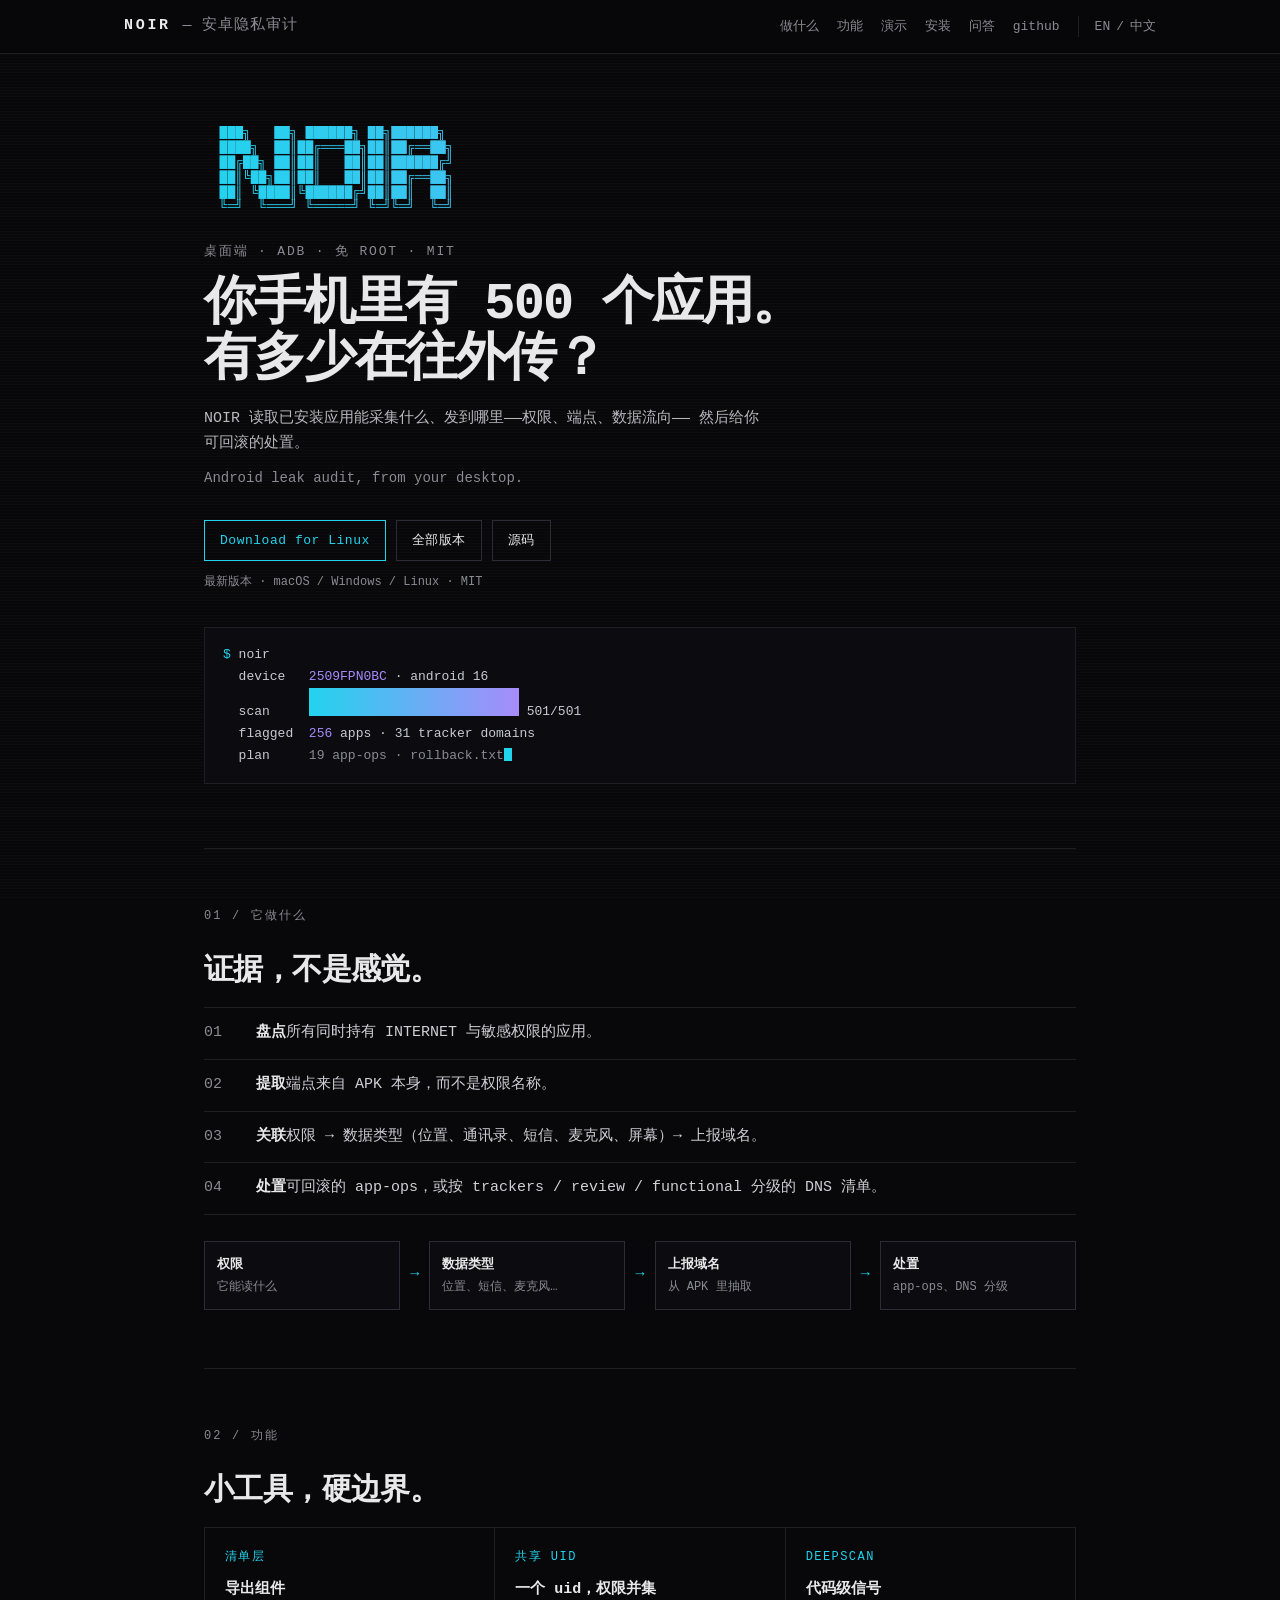
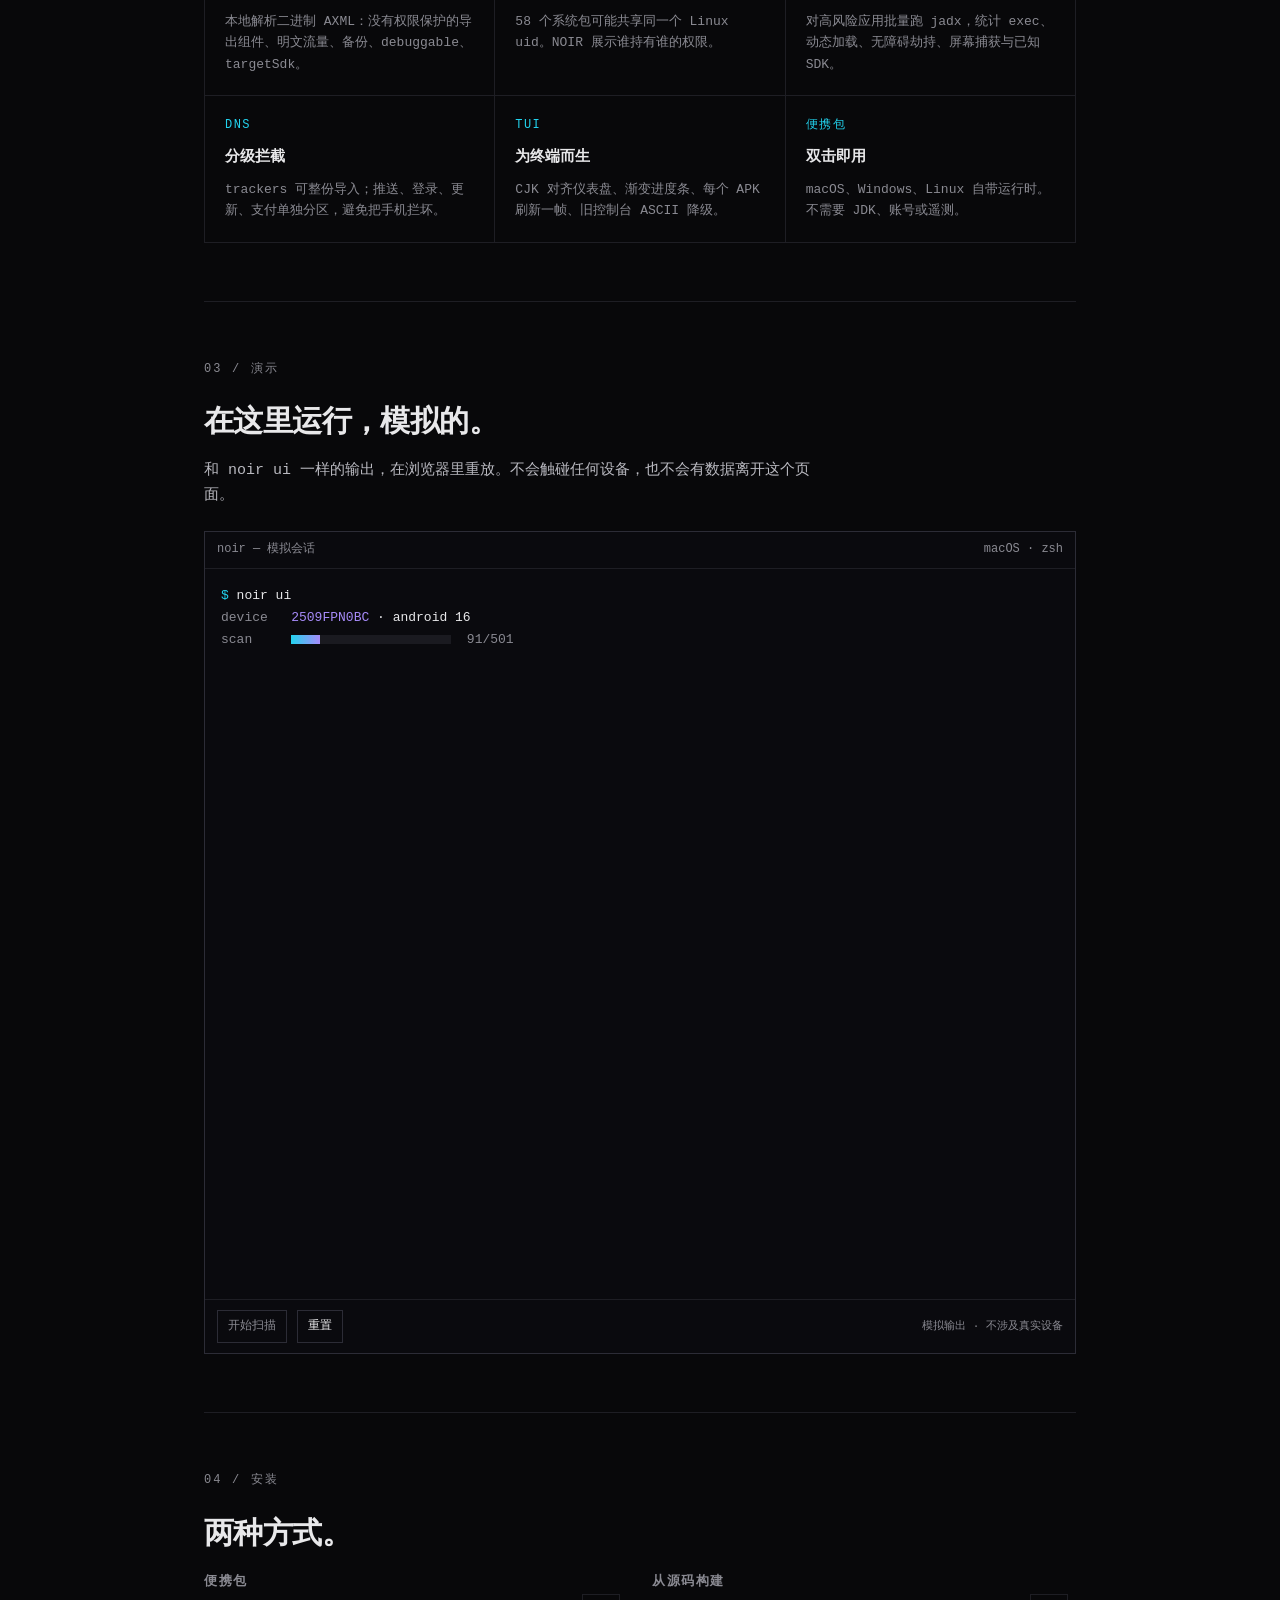
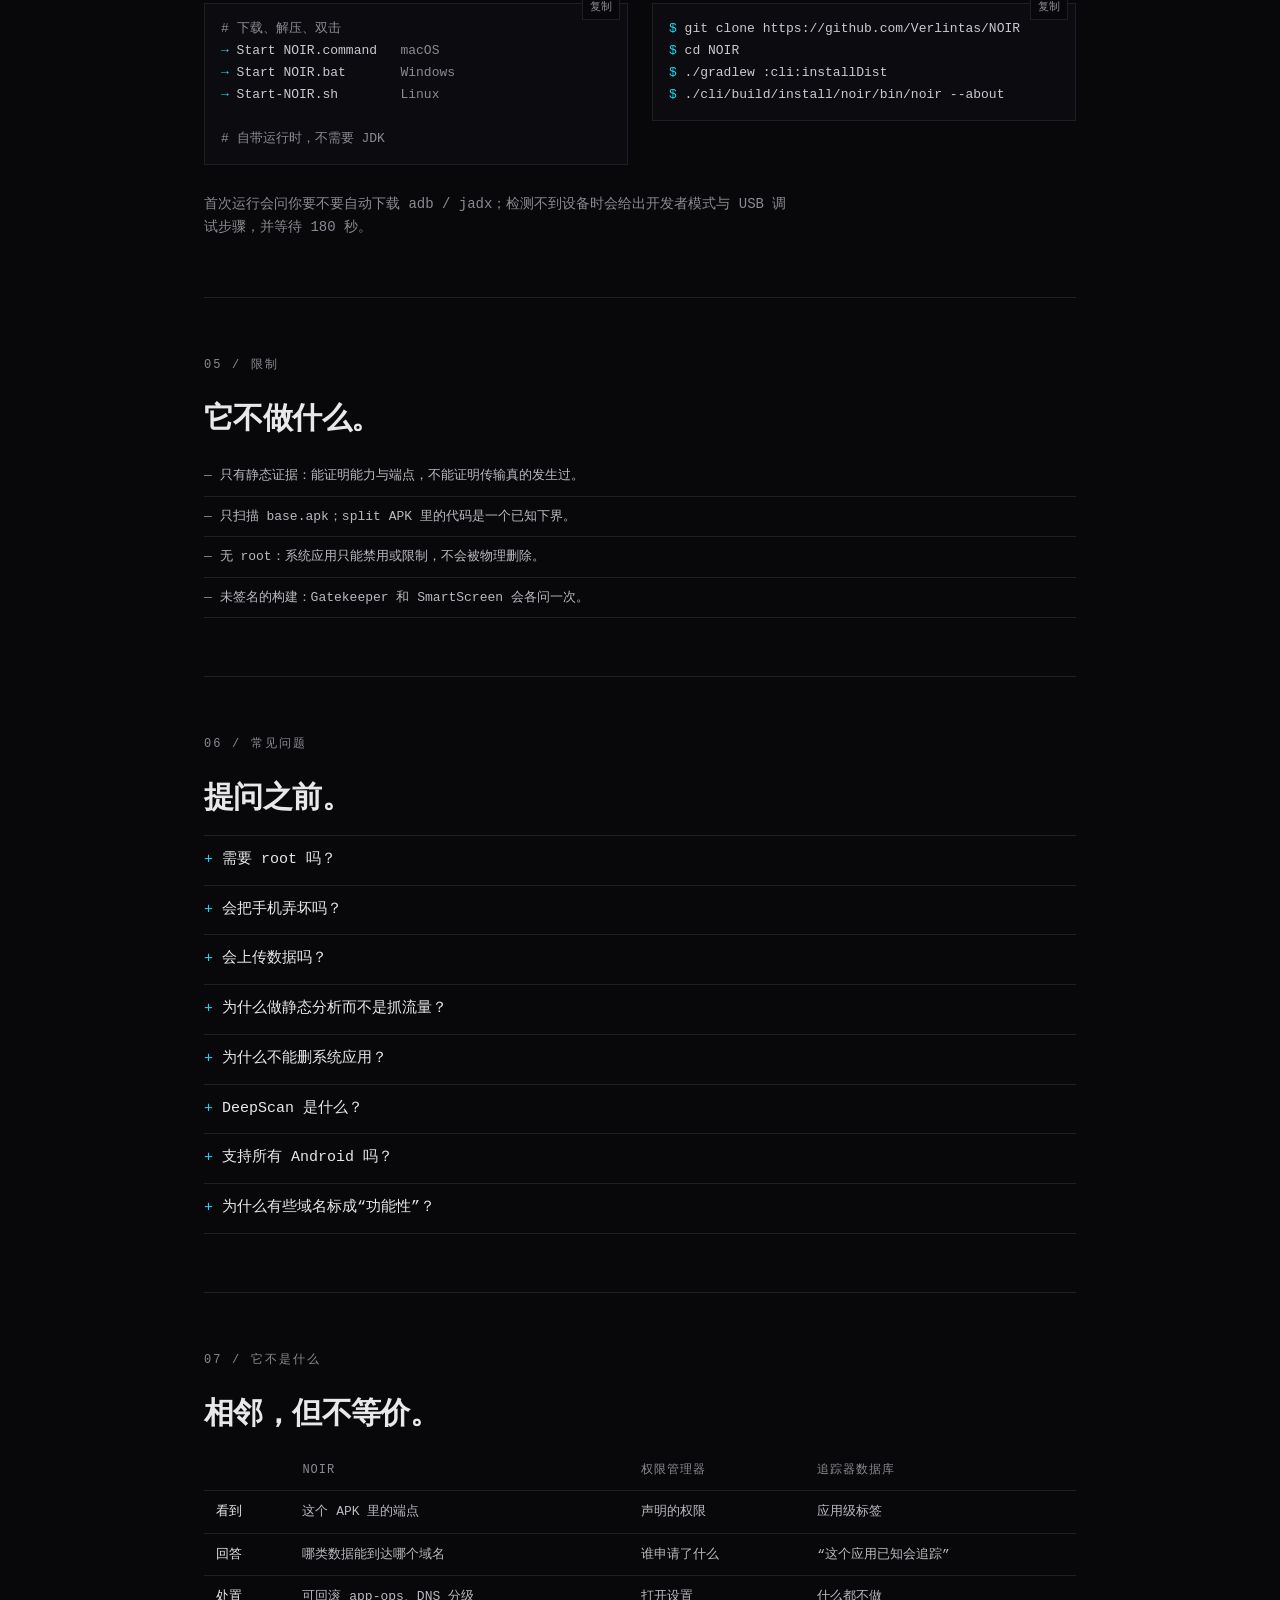
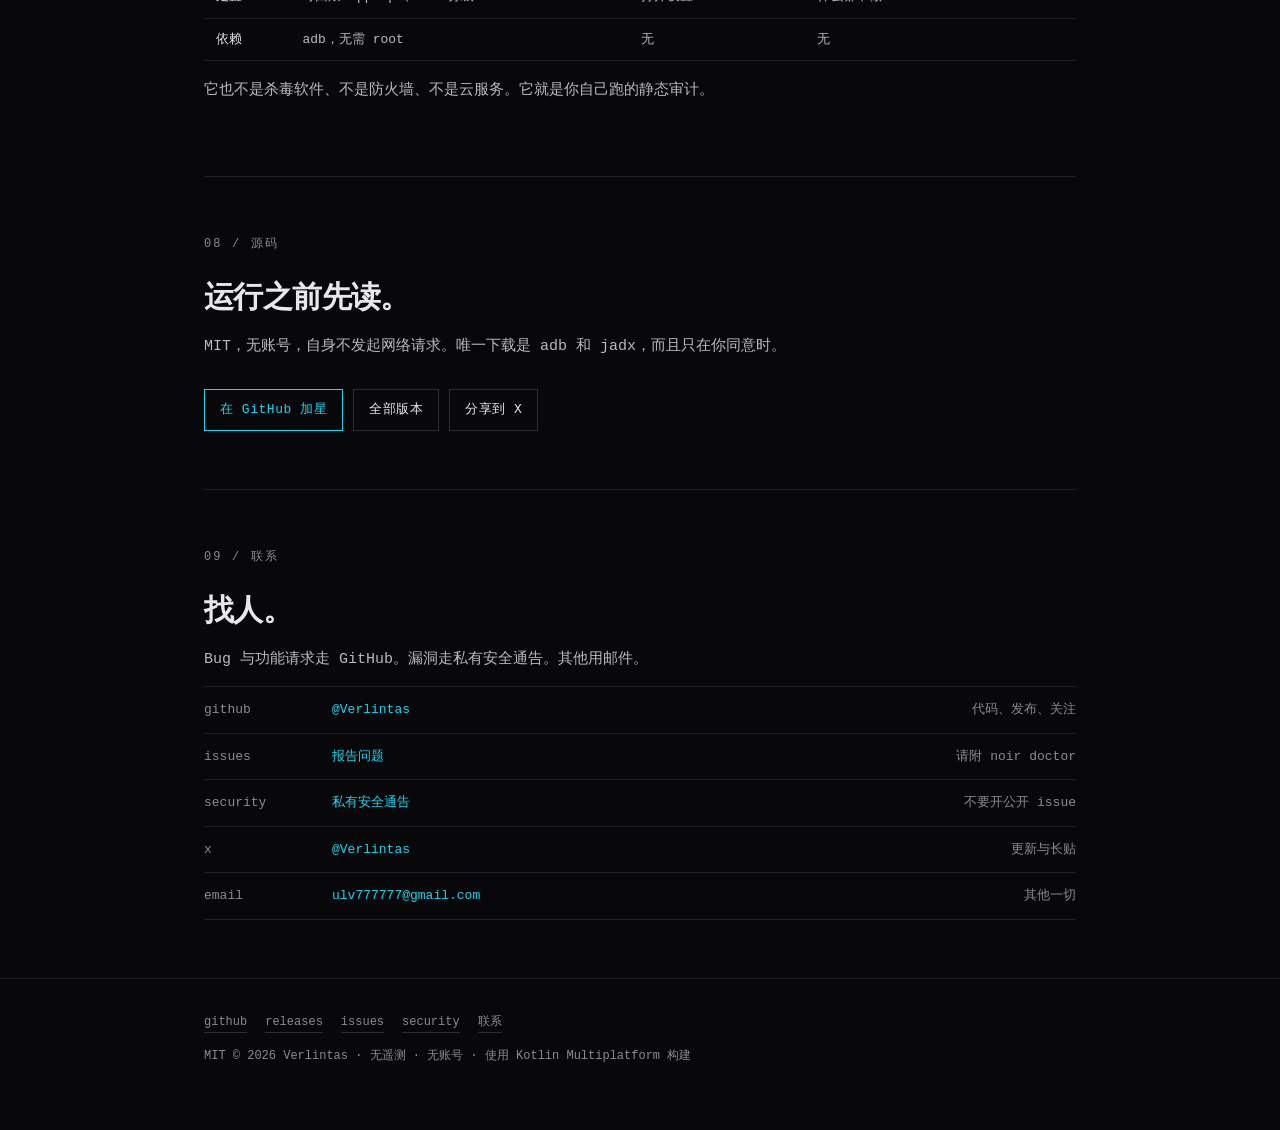
==== site/zh/index.html @ d6cd67aa "feat(site): add bilingual NOIR landing page Static EN/ZH pages under site/ with an interactive simul" ====
<!doctype html>
<html lang="zh-CN">
<head>
<meta charset="utf-8">
<meta name="viewport" content="width=device-width, initial-scale=1">
<title>NOIR — 安卓隐私审计</title>
<meta name="description" content="用 adb 审计安卓设备可能泄露什么：权限、上报端点、数据流向，以及可回滚的处置。无需 root，MIT。">
<meta name="author" content="Verlintas">
<meta name="theme-color" content="#08080a">
<meta name="color-scheme" content="dark">
<link rel="canonical" href="https://verlintas.dev/noir/zh/">
<link rel="alternate" hreflang="en" href="https://verlintas.dev/noir/">
<link rel="alternate" hreflang="zh" href="https://verlintas.dev/noir/zh/">
<link rel="alternate" hreflang="x-default" href="https://verlintas.dev/noir/">

<meta property="og:title" content="NOIR — 安卓隐私审计">
<meta property="og:description" content="谁在拿你的数据，发到哪里？adb only，免 root，可回滚的处置。">
<meta property="og:type" content="website">
<meta property="og:site_name" content="NOIR">
<meta property="og:url" content="https://verlintas.dev/noir/zh/">
<meta property="og:locale" content="zh_CN">
<meta property="og:locale:alternate" content="en_US">
<meta property="og:image" content="https://verlintas.dev/noir/assets/og.png">
<meta property="og:image:width" content="1200">
<meta property="og:image:height" content="630">
<meta property="og:image:alt" content="NOIR — 你手机里有 500 个应用，有多少在往外传？">
<meta name="twitter:card" content="summary_large_image">
<meta name="twitter:site" content="@Verlintas">
<meta name="twitter:creator" content="@Verlintas">
<meta name="twitter:title" content="NOIR — 安卓隐私审计">
<meta name="twitter:description" content="谁在拿你的数据，发到哪里？adb only，免 root，可回滚的处置。">
<meta name="twitter:image" content="https://verlintas.dev/noir/assets/og.png">
<meta name="twitter:image:alt" content="NOIR — 你手机里有 500 个应用，有多少在往外传？">

<link rel="icon" href="../assets/icon.svg" type="image/svg+xml">
<link rel="apple-touch-icon" href="../assets/apple-touch-icon.png">
<link rel="manifest" href="../assets/manifest.webmanifest">
<link rel="stylesheet" href="../assets/style.css">
<script src="../assets/app.js" defer></script>

<script type="application/ld+json">
{
  "@context": "https://schema.org",
  "@type": "SoftwareApplication",
  "name": "NOIR",
  "applicationCategory": "SecurityApplication",
  "operatingSystem": "macOS, Windows, Linux",
  "url": "https://verlintas.dev/noir/zh/",
  "codeRepository": "https://github.com/Verlintas/NOIR",
  "license": "https://opensource.org/licenses/MIT",
  "offers": { "@type": "Offer", "price": "0", "priceCurrency": "USD" },
  "description": "用 adb 审计安卓设备可能泄露什么：权限、上报端点、数据流向，以及可回滚的处置。"
}
</script>
</head>
<body>

<a class="skip" href="#main">跳到正文</a>

<header>
  <div class="bar">
    <a class="brand" href="./">NOIR <span>— 安卓隐私审计</span></a>
    <nav>
      <a class="keep" href="#what">做什么</a>
      <a href="#features">功能</a>
      <a href="#demo">演示</a>
      <a href="#install">安装</a>
      <a href="#faq">问答</a>
      <a class="keep" href="https://github.com/Verlintas/NOIR">github</a>
      <span class="lang"><a class="lang-link" href="../" hreflang="en" lang="en">EN</a> / <span class="active">中文</span></span>
    </nav>
  </div>
</header>

<main class="wrap" id="main">

  <section class="hero">
    <pre class="logo" role="img" aria-label="NOIR">  ███╗   ██╗ ██████╗ ██╗██████╗
  ████╗  ██║██╔═══██╗██║██╔══██╗
  ██╔██╗ ██║██║   ██║██║██████╔╝
  ██║╚██╗██║██║   ██║██║██╔══██╗
  ██║ ╚████║╚██████╔╝██║██║  ██║
  ╚═╝  ╚═══╝ ╚═════╝ ╚═╝╚═╝  ╚═╝</pre>

    <p class="kicker">桌面端 · ADB · 免 ROOT · MIT</p>

    <h1>你手机里有 500 个应用。<br>有多少在往外传？</h1>

    <p class="lede">
      NOIR 读取已安装应用能采集什么、发到哪里——权限、端点、数据流向——
      然后给你可回滚的处置。
    </p>
    <p class="cn" lang="en">Android leak audit, from your desktop.</p>

    <div class="cta">
      <a class="btn primary" id="download-primary" href="https://github.com/Verlintas/NOIR/releases/latest">下载最新版</a>
      <a class="btn" id="download-all" href="https://github.com/Verlintas/NOIR/releases">全部版本</a>
      <a class="btn" href="https://github.com/Verlintas/NOIR">源码</a>
      <a class="stars" id="stars" href="https://github.com/Verlintas/NOIR" hidden>★ <b>—</b> stars</a>
    </div>
    <p class="release" id="release-meta">最新版本 · macOS / Windows / Linux · MIT</p>

    <pre class="term"><span class="p">$</span> noir
  device   <span class="v">2509FPN0BC</span> · android 16
  scan     <span class="bar"></span> 501/501
  flagged  <span class="v">256</span> apps · 31 tracker domains
  plan     <span class="d">19 app-ops · rollback.txt</span><span class="caret"></span></pre>
  </section>

  <section class="reveal" id="what">
    <p class="sec-label">01 / 它做什么</p>
    <h2>证据，不是感觉。</h2>

    <div class="rows">
      <div class="row"><span class="n">01</span><span class="t"><b>盘点</b>所有同时持有 INTERNET 与敏感权限的应用。</span></div>
      <div class="row"><span class="n">02</span><span class="t"><b>提取</b>端点来自 APK 本身，而不是权限名称。</span></div>
      <div class="row"><span class="n">03</span><span class="t"><b>关联</b>权限 → 数据类型（位置、通讯录、短信、麦克风、屏幕）→ 上报域名。</span></div>
      <div class="row"><span class="n">04</span><span class="t"><b>处置</b>可回滚的 app-ops，或按 trackers / review / functional 分级的 DNS 清单。</span></div>
    </div>

    <div class="flow" aria-hidden="true">
      <div class="box"><b>权限</b><span>它能读什么</span></div>
      <div class="arrow">→</div>
      <div class="box"><b>数据类型</b><span>位置、短信、麦克风…</span></div>
      <div class="arrow">→</div>
      <div class="box"><b>上报域名</b><span>从 APK 里抽取</span></div>
      <div class="arrow">→</div>
      <div class="box"><b>处置</b><span>app-ops、DNS 分级</span></div>
    </div>
  </section>

  <section class="reveal" id="features">
    <p class="sec-label">02 / 功能</p>
    <h2>小工具，硬边界。</h2>

    <div class="grid">
      <div class="card"><div class="k">清单层</div><h3>导出组件</h3><p>本地解析二进制 AXML：没有权限保护的导出组件、明文流量、备份、debuggable、targetSdk。</p></div>
      <div class="card"><div class="k">共享 UID</div><h3>一个 uid，权限并集</h3><p>58 个系统包可能共享同一个 Linux uid。NOIR 展示谁持有谁的权限。</p></div>
      <div class="card"><div class="k">DEEPSCAN</div><h3>代码级信号</h3><p>对高风险应用批量跑 jadx，统计 exec、动态加载、无障碍劫持、屏幕捕获与已知 SDK。</p></div>
      <div class="card"><div class="k">DNS</div><h3>分级拦截</h3><p>trackers 可整份导入；推送、登录、更新、支付单独分区，避免把手机拦坏。</p></div>
      <div class="card"><div class="k">TUI</div><h3>为终端而生</h3><p>CJK 对齐仪表盘、渐变进度条、每个 APK 刷新一帧、旧控制台 ASCII 降级。</p></div>
      <div class="card"><div class="k">便携包</div><h3>双击即用</h3><p>macOS、Windows、Linux 自带运行时。不需要 JDK、账号或遥测。</p></div>
    </div>
  </section>

  <section class="reveal" id="demo">
    <p class="sec-label">03 / 演示</p>
    <h2>在这里运行，模拟的。</h2>
    <p>和 <code>noir ui</code> 一样的输出，在浏览器里重放。不会触碰任何设备，也不会有数据离开这个页面。</p>

    <div class="demo">
      <div class="demo-bar"><span>noir — 模拟会话</span><span>macOS · zsh</span></div>
      <div class="demo-body" id="demo-body" aria-label="模拟的终端输出"><div class="l dim fallback">JavaScript 已关闭——在终端运行 noir ui 可查看真实输出。</div></div>
      <div class="demo-actions">
        <button id="demo-run" type="button">开始扫描</button>
        <button id="demo-reset" type="button">重置</button>
        <span class="demo-note">模拟输出 · 不涉及真实设备</span>
      </div>
    </div>
  </section>

  <section class="reveal" id="install">
    <p class="sec-label">04 / 安装</p>
    <h2>两种方式。</h2>

    <div class="cols">
      <div>
        <h3>便携包</h3>
        <div class="code-wrap">
<pre class="code"><span class="c"># 下载、解压、双击</span>
<span class="p">→</span> Start NOIR.command   <span class="c">macOS</span>
<span class="p">→</span> Start NOIR.bat       <span class="c">Windows</span>
<span class="p">→</span> Start-NOIR.sh        <span class="c">Linux</span>

<span class="c"># 自带运行时，不需要 JDK</span></pre>
          <button class="copy" type="button">复制</button>
        </div>
      </div>
      <div>
        <h3>从源码构建</h3>
        <div class="code-wrap">
<pre class="code"><span class="p">$</span> git clone https://github.com/Verlintas/NOIR
<span class="p">$</span> cd NOIR
<span class="p">$</span> ./gradlew :cli:installDist
<span class="p">$</span> ./cli/build/install/noir/bin/noir --about</pre>
          <button class="copy" type="button">复制</button>
        </div>
      </div>
    </div>

    <p class="cn" lang="zh">首次运行会问你要不要自动下载 adb / jadx；检测不到设备时会给出开发者模式与 USB 调试步骤，并等待 180 秒。</p>
  </section>

  <section class="reveal" id="limits">
    <p class="sec-label">05 / 限制</p>
    <h2>它不做什么。</h2>
    <ul class="limits">
      <li>只有静态证据：能证明能力与端点，不能证明传输真的发生过。</li>
      <li>只扫描 <code>base.apk</code>；split APK 里的代码是一个已知下界。</li>
      <li>无 root：系统应用只能禁用或限制，不会被物理删除。</li>
      <li>未签名的构建：Gatekeeper 和 SmartScreen 会各问一次。</li>
    </ul>
  </section>

  <section class="reveal" id="faq">
    <p class="sec-label">06 / 常见问题</p>
    <h2>提问之前。</h2>

    <div class="faq">
      <details>
        <summary>需要 root 吗？</summary>
        <p>不需要。全部通过 <code>adb shell</code> 完成。卸载仅限 <code>--user 0</code>，不会修改系统分区，恢复出厂即可还原。</p>
      </details>
      <details>
        <summary>会把手机弄坏吗？</summary>
        <p>默认只读。<code>--apply</code> 只改 app-ops，每条都能用 <code>default</code> 还原；<code>rollback.txt</code> 会写在报告旁边。卸载是单独、显式的命令。</p>
      </details>
      <details>
        <summary>会上传数据吗？</summary>
        <p>没有遥测、账号、统计。报告只留在你的输出目录。唯一的联网是 <code>noir setup</code> 下载 adb/jadx，以及本页向 GitHub API 查询版本和 Star 数。</p>
      </details>
      <details>
        <summary>为什么做静态分析而不是抓流量？</summary>
        <p>静态证据回答“这个应用能不能读 X、能不能连到 Y”，不需要 root、不占 VPN 槽、也不用信任证书。它不能证明传输真的发生过——需要的话配合 DNS 日志。</p>
      </details>
      <details>
        <summary>为什么不能删系统应用？</summary>
        <p>没有解锁 bootloader 和 root，Android 不允许。NOIR 只能为当前用户禁用或限制，并告诉你具体是哪个 app-op 或域名。</p>
      </details>
      <details>
        <summary>DeepScan 是什么？</summary>
        <p><code>noir deepscan</code> 拉取高风险 APK，并行跑 jadx，统计代码级信号：<code>Runtime.exec</code>、动态 dex 加载、无障碍改写、屏幕捕获、设备标识读取和已知 SDK。它是分诊工具，不是反编译器替代品。</p>
      </details>
      <details>
        <summary>支持所有 Android 吗？</summary>
        <p>只要 <code>adb</code> 能看到设备就行。已在小米/HyperOS、AOSP 模拟器和厂商 ROM 上验证。厂商特定的判断在 classifier 里，容易扩展。</p>
      </details>
      <details>
        <summary>为什么有些域名标成“功能性”？</summary>
        <p>推送、登录、更新、支付、应用商店和云同步需要这些端点。拦掉会导致通知或登录失效。NOIR 把导出分成 trackers / review / functional，避免把手机拦坏。</p>
      </details>
    </div>
  </section>

  <section class="reveal" id="not">
    <p class="sec-label">07 / 它不是什么</p>
    <h2>相邻，但不等价。</h2>

    <table class="compare">
      <thead>
        <tr><th></th><th>NOIR</th><th>权限管理器</th><th>追踪器数据库</th></tr>
      </thead>
      <tbody>
        <tr><td>看到</td><td>这个 APK 里的端点</td><td>声明的权限</td><td>应用级标签</td></tr>
        <tr><td>回答</td><td>哪类数据能到达哪个域名</td><td>谁申请了什么</td><td>“这个应用已知会追踪”</td></tr>
        <tr><td>处置</td><td>可回滚 app-ops、DNS 分级</td><td>打开设置</td><td>什么都不做</td></tr>
        <tr><td>依赖</td><td>adb，无需 root</td><td>无</td><td>无</td></tr>
      </tbody>
    </table>
    <p style="margin-top:18px">它也不是杀毒软件、不是防火墙、不是云服务。它就是你自己跑的静态审计。</p>
  </section>

  <section class="reveal" id="source">
    <p class="sec-label">08 / 源码</p>
    <h2>运行之前先读。</h2>
    <p>MIT，无账号，自身不发起网络请求。唯一下载是 adb 和 jadx，而且只在你同意时。</p>
    <div class="cta">
      <a class="btn primary" href="https://github.com/Verlintas/NOIR">在 GitHub 加星</a>
      <a class="btn" href="https://github.com/Verlintas/NOIR/releases">全部版本</a>
      <a class="btn" href="https://twitter.com/intent/tweet?text=NOIR%20%E2%80%94%20%E8%B0%81%E5%9C%A8%E6%8B%BF%E4%BD%A0%E7%9A%84%E6%95%B0%E6%8D%AE%EF%BC%8C%E5%8F%91%E5%88%B0%E5%93%AA%E9%87%8C%EF%BC%9F%20adb%20only%EF%BC%8C%E5%85%8D%20root%E3%80%82&amp;url=https%3A%2F%2Fverlintas.dev%2Fnoir%2Fzh%2F">分享到 X</a>
    </div>
  </section>

  <section class="reveal" id="contact">
    <p class="sec-label">09 / 联系</p>
    <h2>找人。</h2>
    <p>Bug 与功能请求走 GitHub。漏洞走私有安全通告。其他用邮件。</p>

    <div class="contact">
      <a class="contact-row" href="https://github.com/Verlintas">
        <span class="k">github</span><span class="v">@Verlintas</span><span class="d">代码、发布、关注</span>
      </a>
      <a class="contact-row" href="https://github.com/Verlintas/NOIR/issues">
        <span class="k">issues</span><span class="v">报告问题</span><span class="d">请附 <code>noir doctor</code></span>
      </a>
      <a class="contact-row" href="https://github.com/Verlintas/NOIR/security/advisories/new">
        <span class="k">security</span><span class="v">私有安全通告</span><span class="d">不要开公开 issue</span>
      </a>
      <a class="contact-row" href="https://x.com/Verlintas">
        <span class="k">x</span><span class="v">@Verlintas</span><span class="d">更新与长贴</span>
      </a>
      <a class="contact-row" id="email-link" href="#contact">
        <span class="k">email</span><span class="v" id="email-text">…</span><span class="d">其他一切</span>
      </a>
    </div>
  </section>

</main>

<footer>
  <div class="wrap">
    <div class="links">
      <a href="https://github.com/Verlintas/NOIR">github</a>
      <a href="https://github.com/Verlintas/NOIR/releases">releases</a>
      <a href="https://github.com/Verlintas/NOIR/issues">issues</a>
      <a href="https://github.com/Verlintas/NOIR/blob/main/SECURITY.md">security</a>
      <a href="#contact">联系</a>
    </div>
    <div>MIT © 2026 Verlintas · 无遥测 · 无账号 · 使用 Kotlin Multiplatform 构建</div>
  </div>
</footer>

</body>
</html>
---- site/assets/style.css ----
:root {
  --bg: #08080a;
  --fg: #e8e8ea;
  --dim: #8a8a92;
  --line: #1e1e24;
  --line-bright: #2c2c36;
  --cyan: #22d3ee;
  --violet: #a78bfa;
  --amber: #fbbf24;
  --red: #f87171;
  --green: #34d399;
  --mono: ui-monospace, SFMono-Regular, "SF Mono", Menlo, Consolas, "Liberation Mono", monospace;
}

* { box-sizing: border-box; }

html { background: var(--bg); scroll-behavior: smooth; }

body {
  margin: 0;
  background: var(--bg);
  color: var(--fg);
  font-family: var(--mono);
  font-size: 15px;
  line-height: 1.65;
  -webkit-font-smoothing: antialiased;
  text-rendering: optimizeLegibility;
}

body::before {
  content: "";
  position: fixed;
  inset: 0;
  pointer-events: none;
  background-image: linear-gradient(rgba(255,255,255,.018) 1px, transparent 1px);
  background-size: 100% 3px;
  z-index: 0;
}

a { color: inherit; text-decoration: none; border-bottom: 1px solid var(--line-bright); }
a:hover { color: var(--cyan); border-bottom-color: var(--cyan); }

::selection { background: var(--cyan); color: #000; }

:focus-visible {
  outline: 2px solid var(--cyan);
  outline-offset: 3px;
}

.skip {
  position: absolute;
  left: -9999px;
  top: 0;
  z-index: 99;
  background: var(--bg);
  border: 1px solid var(--cyan);
  padding: 8px 12px;
}
.skip:focus { left: 12px; top: 12px; }

.wrap { position: relative; z-index: 1; max-width: 920px; margin: 0 auto; padding: 0 24px; }

header {
  border-bottom: 1px solid var(--line);
  position: sticky;
  top: 0;
  background: rgba(8,8,10,.86);
  backdrop-filter: blur(8px);
  z-index: 2;
}

.bar {
  max-width: 1080px;
  margin: 0 auto;
  padding: 14px 24px;
  display: flex;
  align-items: center;
  justify-content: space-between;
  gap: 16px;
}

.brand { font-weight: 700; letter-spacing: .18em; border: 0; }
.brand span { color: var(--dim); font-weight: 400; letter-spacing: .06em; }

nav { display: flex; gap: 18px; font-size: 13px; color: var(--dim); align-items: center; }
nav a { border: 0; }
nav a:hover { color: var(--fg); }
nav a.active { color: var(--fg); }
.lang { display: flex; gap: 6px; align-items: center; border-left: 1px solid var(--line); padding-left: 16px; }

/* hero */
.hero { padding: 72px 0 64px; border-top: 0; }

.logo {
  margin: 0;
  font-size: clamp(7px, 1.55vw, 13px);
  line-height: 1.15;
  font-weight: 700;
  background: linear-gradient(92deg, var(--cyan), var(--violet) 72%);
  background-size: 200% 100%;
  animation: drift 9s ease-in-out infinite;
  -webkit-background-clip: text;
  background-clip: text;
  color: transparent;
  white-space: pre;
  overflow-x: auto;
}

.kicker {
  margin: 26px 0 0;
  color: var(--dim);
  font-size: 13px;
  letter-spacing: .14em;
  text-transform: uppercase;
}

h1 {
  margin: 14px 0 18px;
  font-size: clamp(30px, 5.2vw, 52px);
  line-height: 1.08;
  letter-spacing: -0.035em;
  font-weight: 700;
}

.lede { margin: 0; max-width: 62ch; color: #b9b9c0; }
.cn { margin: 10px 0 0; color: var(--dim); font-size: 14px; }

.cta { display: flex; flex-wrap: wrap; gap: 10px; margin: 30px 0 0; align-items: center; }

.btn {
  display: inline-block;
  padding: 9px 15px;
  border: 1px solid var(--line-bright);
  color: var(--fg);
  font-size: 13px;
  letter-spacing: .04em;
  transition: background .12s ease, color .12s ease, border-color .12s ease;
}

.btn:hover { background: var(--fg); color: #000; border-color: var(--fg); }
.btn.primary { border-color: var(--cyan); color: var(--cyan); }
.btn.primary:hover { background: var(--cyan); color: #000; }
.btn.small { padding: 6px 10px; font-size: 12px; }

.stars { display: inline-flex; gap: 6px; align-items: center; color: var(--dim); font-size: 12px; border: 1px solid var(--line); padding: 6px 10px; }
.stars b { color: var(--fg); font-weight: 600; }
.stars[hidden] { display: none; }

.release { margin: 12px 0 0; color: var(--dim); font-size: 12px; }

.term {
  margin: 34px 0 0;
  padding: 16px 18px;
  background: #0c0c10;
  border: 1px solid var(--line);
  font-size: 13px;
  line-height: 1.7;
  color: #c9c9d1;
  overflow-x: auto;
}

.term .p { color: var(--cyan); }
.term .d { color: var(--dim); }
.term .v { color: var(--violet); }

.term .bar {
  display: inline-block;
  width: 210px;
  height: 11px;
  background: linear-gradient(90deg, var(--cyan), var(--violet), var(--cyan));
  background-size: 200% 100%;
  animation: bar 4s linear infinite;
  vertical-align: -1px;
}

.term .caret {
  display: inline-block;
  width: .62em;
  height: 1em;
  background: var(--cyan);
  vertical-align: -2px;
  animation: blink 1.15s steps(1) infinite;
}

@keyframes drift {
  0%, 100% { background-position: 0% 50%; }
  50% { background-position: 100% 50%; }
}

@keyframes bar { to { background-position: -200% 0; } }
@keyframes blink { 50% { opacity: 0; } }

/* sections */
section { padding: 58px 0; border-top: 1px solid var(--line); }

.sec-label {
  margin: 0 0 26px;
  color: var(--dim);
  font-size: 12px;
  letter-spacing: .18em;
  text-transform: uppercase;
}

h2 {
  margin: 0 0 18px;
  font-size: clamp(22px, 3vw, 30px);
  letter-spacing: -0.02em;
  line-height: 1.2;
}

p { margin: 0 0 14px; color: #b9b9c0; max-width: 70ch; }

.rows { margin-top: 8px; border-top: 1px solid var(--line); }
.row { display: flex; gap: 18px; padding: 13px 0; border-bottom: 1px solid var(--line); }
.row .n { color: var(--dim); min-width: 34px; }
.row .t { flex: 1; color: #cfcfd6; }
.row .t b { color: var(--fg); font-weight: 600; }

.grid {
  display: grid;
  grid-template-columns: repeat(auto-fit, minmax(250px, 1fr));
  gap: 1px;
  background: var(--line);
  border: 1px solid var(--line);
}

.card {
  background: var(--bg);
  padding: 20px;
  transition: background .18s ease, transform .18s ease;
}
.card:hover { background: #0d0d11; transform: translateY(-2px); }
.card .k { color: var(--cyan); font-size: 12px; letter-spacing: .12em; }
.card h3 { margin: 10px 0 8px; font-size: 15px; letter-spacing: 0; }
.card p { margin: 0; font-size: 13px; color: var(--dim); overflow-wrap: anywhere; }

/* data flow */
.flow {
  display: grid;
  grid-template-columns: 1fr auto 1fr auto 1fr auto 1fr;
  align-items: center;
  gap: 10px;
  margin: 26px 0 0;
}
.flow .box { border: 1px solid var(--line-bright); padding: 12px; font-size: 13px; background: #0c0c10; }
.flow .box b { display: block; color: var(--fg); font-weight: 600; }
.flow .box span { color: var(--dim); font-size: 12px; }
.flow .arrow { color: var(--cyan); }

/* interactive demo */
.demo { margin-top: 22px; border: 1px solid var(--line-bright); background: #0a0a0e; }
.demo-bar {
  display: flex;
  justify-content: space-between;
  gap: 12px;
  padding: 8px 12px;
  border-bottom: 1px solid var(--line);
  color: var(--dim);
  font-size: 12px;
}
.demo-body {
  padding: 16px;
  min-height: 730px;
  font-size: 13px;
  line-height: 1.7;
  overflow-x: auto;
}
.demo-body .l { white-space: pre; }
.demo-body .fallback { white-space: normal; }
.demo-body .dim { color: var(--dim); }
.demo-body .ok { color: var(--cyan); }
.demo-body .v { color: var(--violet); }
.demo-body .warn { color: var(--amber); }
.demo-body .bad { color: var(--red); }
.demo-body .head { color: var(--fg); font-weight: 600; letter-spacing: .08em; }
.demo-body .spacer { height: 10px; }
.demo-body table { width: 100%; border-collapse: collapse; font-size: 13px; margin: 4px 0 6px; }
.demo-body td { padding: 1px 0; vertical-align: top; white-space: nowrap; }
.demo-body td.num { text-align: right; color: var(--dim); padding-left: 14px; }
.demo-body td.pkg { color: var(--fg); }
.demo-body td.cat { color: var(--dim); padding-left: 14px; }
.demo-body .lbl { display: inline-block; width: 10ch; }
.demo-body .mini {
  display: inline-block;
  height: 9px;
  background: linear-gradient(90deg, var(--cyan), var(--violet));
  vertical-align: -1px;
}
.demo-body .track { display: inline-block; width: 160px; height: 9px; background: #1a1a20; vertical-align: -1px; }
.demo-body .track i { display: block; height: 100%; width: 0; background: linear-gradient(90deg, var(--cyan), var(--violet)); }
.demo-actions {
  display: none;
  gap: 10px;
  align-items: center;
  padding: 10px 12px;
  border-top: 1px solid var(--line);
}
.js .demo-actions { display: flex; }
.demo-actions button {
  font: inherit;
  font-size: 12px;
  background: transparent;
  color: var(--fg);
  border: 1px solid var(--line-bright);
  padding: 6px 10px;
  cursor: pointer;
}
.demo-actions button:hover:not(:disabled) { border-color: var(--cyan); color: var(--cyan); }
.demo-actions button:disabled { color: var(--dim); cursor: default; }
.demo-note { color: var(--dim); font-size: 11px; margin-left: auto; text-align: right; }

/* code */
.code-wrap { position: relative; margin: 0 0 18px; }
.code {
  margin: 0;
  padding: 14px 16px;
  background: #0c0c10;
  border: 1px solid var(--line);
  font-size: 13px;
  line-height: 1.7;
  overflow-x: auto;
  color: #c9c9d1;
  max-width: 100%;
}
.code .c { color: var(--dim); }
.code .p { color: var(--cyan); }
.copy {
  position: absolute;
  top: -9px;
  right: 8px;
  font: inherit;
  font-size: 11px;
  background: var(--bg);
  color: var(--dim);
  border: 1px solid var(--line);
  padding: 3px 7px;
  cursor: pointer;
}
.copy:hover { color: var(--cyan); border-color: var(--cyan); }
.cols { display: grid; grid-template-columns: 1fr 1fr; gap: 24px; }
section[id] { scroll-margin-top: 72px; }
.cols > div, .grid > .card { min-width: 0; }
.cols h3 { margin: 0 0 10px; font-size: 13px; color: var(--dim); letter-spacing: .12em; text-transform: uppercase; }

/* limits */
ul.limits { margin: 0; padding: 0; list-style: none; }
ul.limits li { padding: 9px 0; border-bottom: 1px solid var(--line); color: #b9b9c0; font-size: 13px; }
ul.limits li::before { content: "— "; color: var(--dim); }

/* faq */
.faq { border-top: 1px solid var(--line); }
.faq details { border-bottom: 1px solid var(--line); padding: 12px 0; }
.faq summary { cursor: pointer; color: var(--fg); list-style: none; }
.faq summary::-webkit-details-marker { display: none; }
.faq summary::before { content: "+ "; color: var(--cyan); }
.faq details[open] summary::before { content: "− "; }
.faq p { margin: 10px 0 0; font-size: 13px; color: var(--dim); }

/* comparison */
.compare { width: 100%; border-collapse: collapse; font-size: 13px; }
.compare th, .compare td { text-align: left; padding: 10px 12px; border-bottom: 1px solid var(--line); vertical-align: top; }
.compare th { color: var(--dim); font-weight: 400; font-size: 12px; letter-spacing: .08em; text-transform: uppercase; }
.compare td:first-child { color: var(--fg); }
.compare td { color: #b9b9c0; }

/* contact */
.contact { margin-top: 10px; border-top: 1px solid var(--line); }
.contact-row {
  display: grid;
  grid-template-columns: 110px 1fr auto;
  gap: 18px;
  padding: 12px 0;
  border-bottom: 1px solid var(--line);
  border-left: 0;
  border-right: 0;
  border-top: 0;
  font-size: 13px;
  align-items: baseline;
  transition: color .15s ease, border-bottom-color .15s ease;
}
.contact-row:hover { color: var(--fg); border-bottom-color: var(--cyan); }
.contact-row .k { color: var(--dim); }
.contact-row .v { color: var(--cyan); }
.contact-row:hover .v { color: var(--fg); }
.contact-row .d { color: var(--dim); text-align: right; }

/* reveal */
.js .reveal { opacity: 0; transform: translateY(10px); transition: opacity .55s ease, transform .55s ease; }
.js .reveal.in { opacity: 1; transform: none; }

footer { border-top: 1px solid var(--line); padding: 34px 0 60px; color: var(--dim); font-size: 12px; }
footer .links { display: flex; flex-wrap: wrap; gap: 18px; margin-bottom: 14px; }

@media (prefers-reduced-motion: reduce) {
  html { scroll-behavior: auto; }
  *, *::before, *::after { animation: none !important; transition: none !important; }
  .js .reveal { opacity: 1; transform: none; }
}

@media (max-width: 760px) {
  nav a:not(.keep):not(.lang-link) { display: none; }
  .lang { border-left: 0; padding-left: 0; }
}

@media (max-width: 620px) {
  .bar { padding: 12px 18px; gap: 10px; }
  .brand span { display: none; }
  nav { gap: 12px; }
  .wrap { padding: 0 18px; }
}

@media (max-width: 700px) {
  .cols { grid-template-columns: 1fr; }
  .term { font-size: 12px; padding: 14px; }
  .term .bar { width: 120px; }
  .hero { padding: 48px 0 44px; }
  section { padding: 44px 0; }
  .flow { grid-template-columns: 1fr; }
  .flow .arrow { justify-self: start; transform: rotate(90deg); }
  .demo-body { min-height: 640px; padding: 12px; font-size: 11px; }
  .demo-note { display: none; }
  .code { white-space: pre-wrap; overflow-wrap: anywhere; }
  .contact-row { grid-template-columns: 80px 1fr; }
  .contact-row .d { display: none; }
  .compare th:nth-child(3), .compare td:nth-child(3) { display: none; }
}
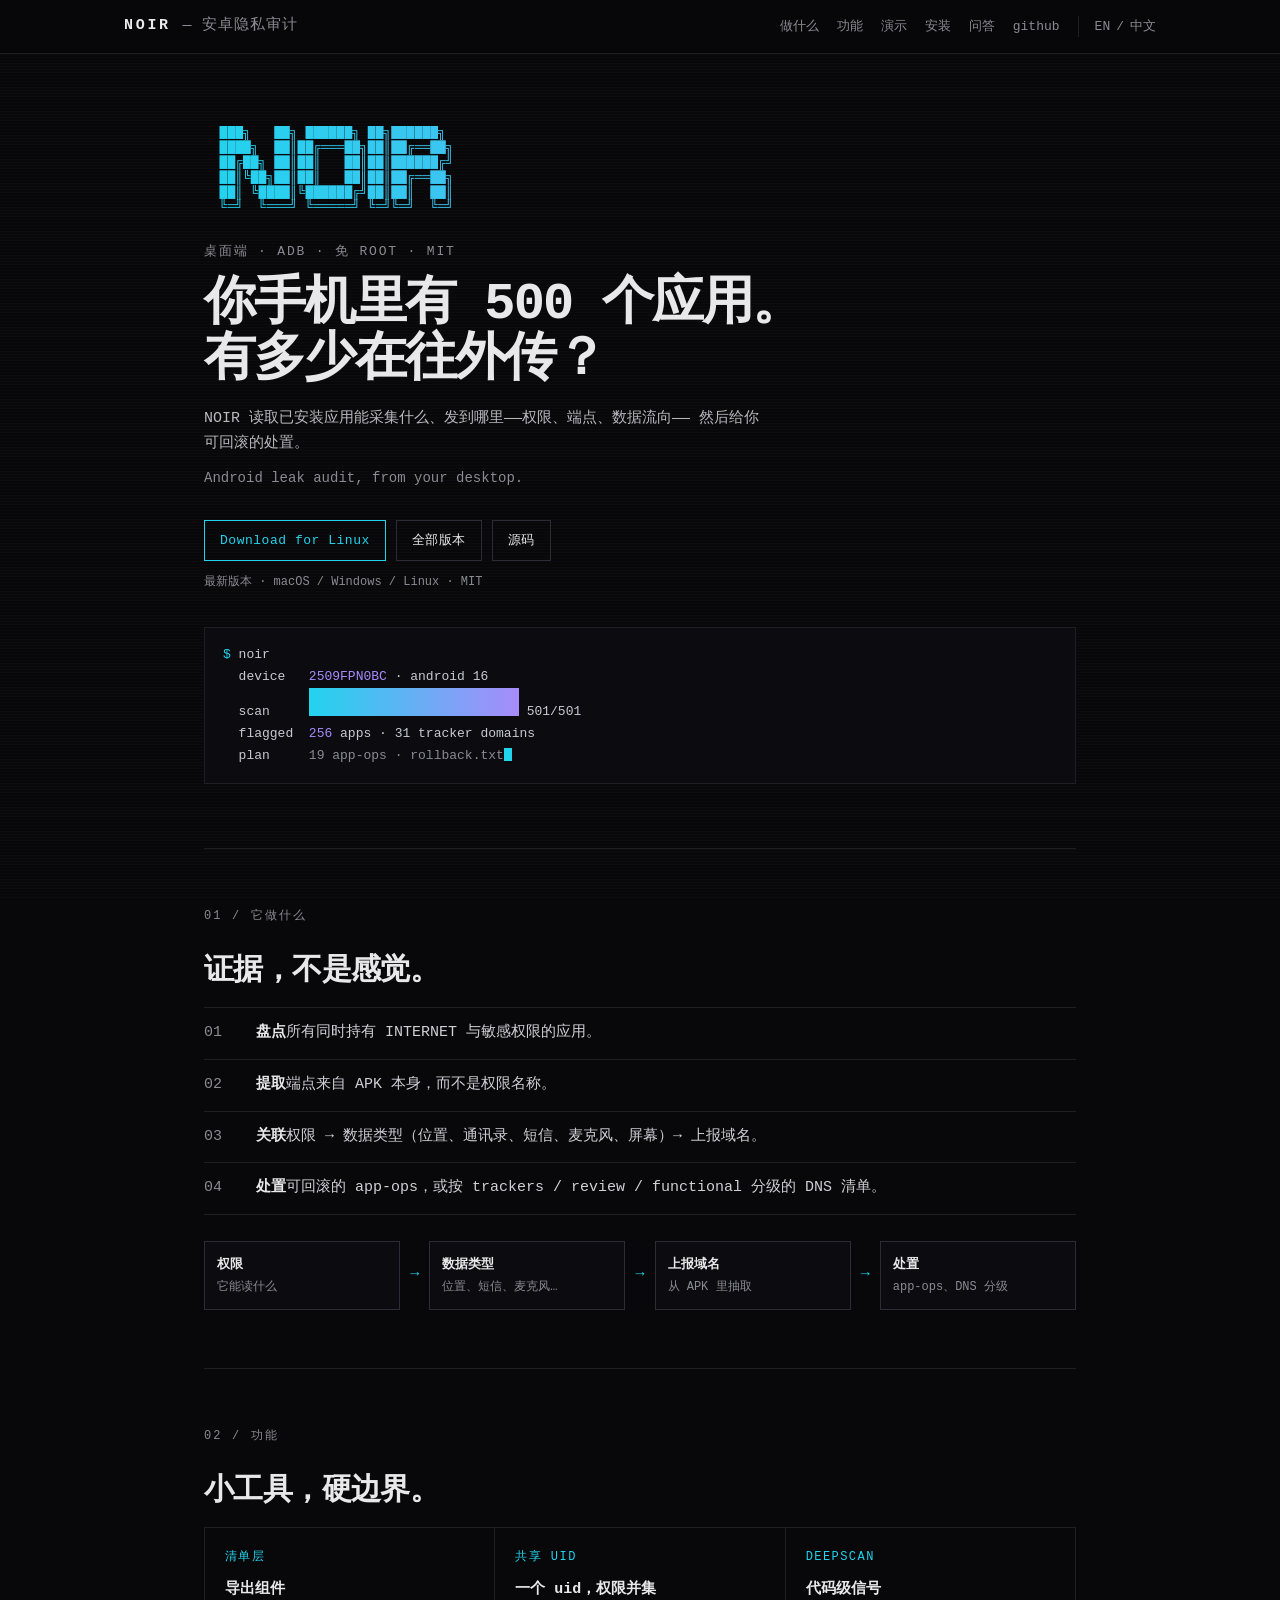
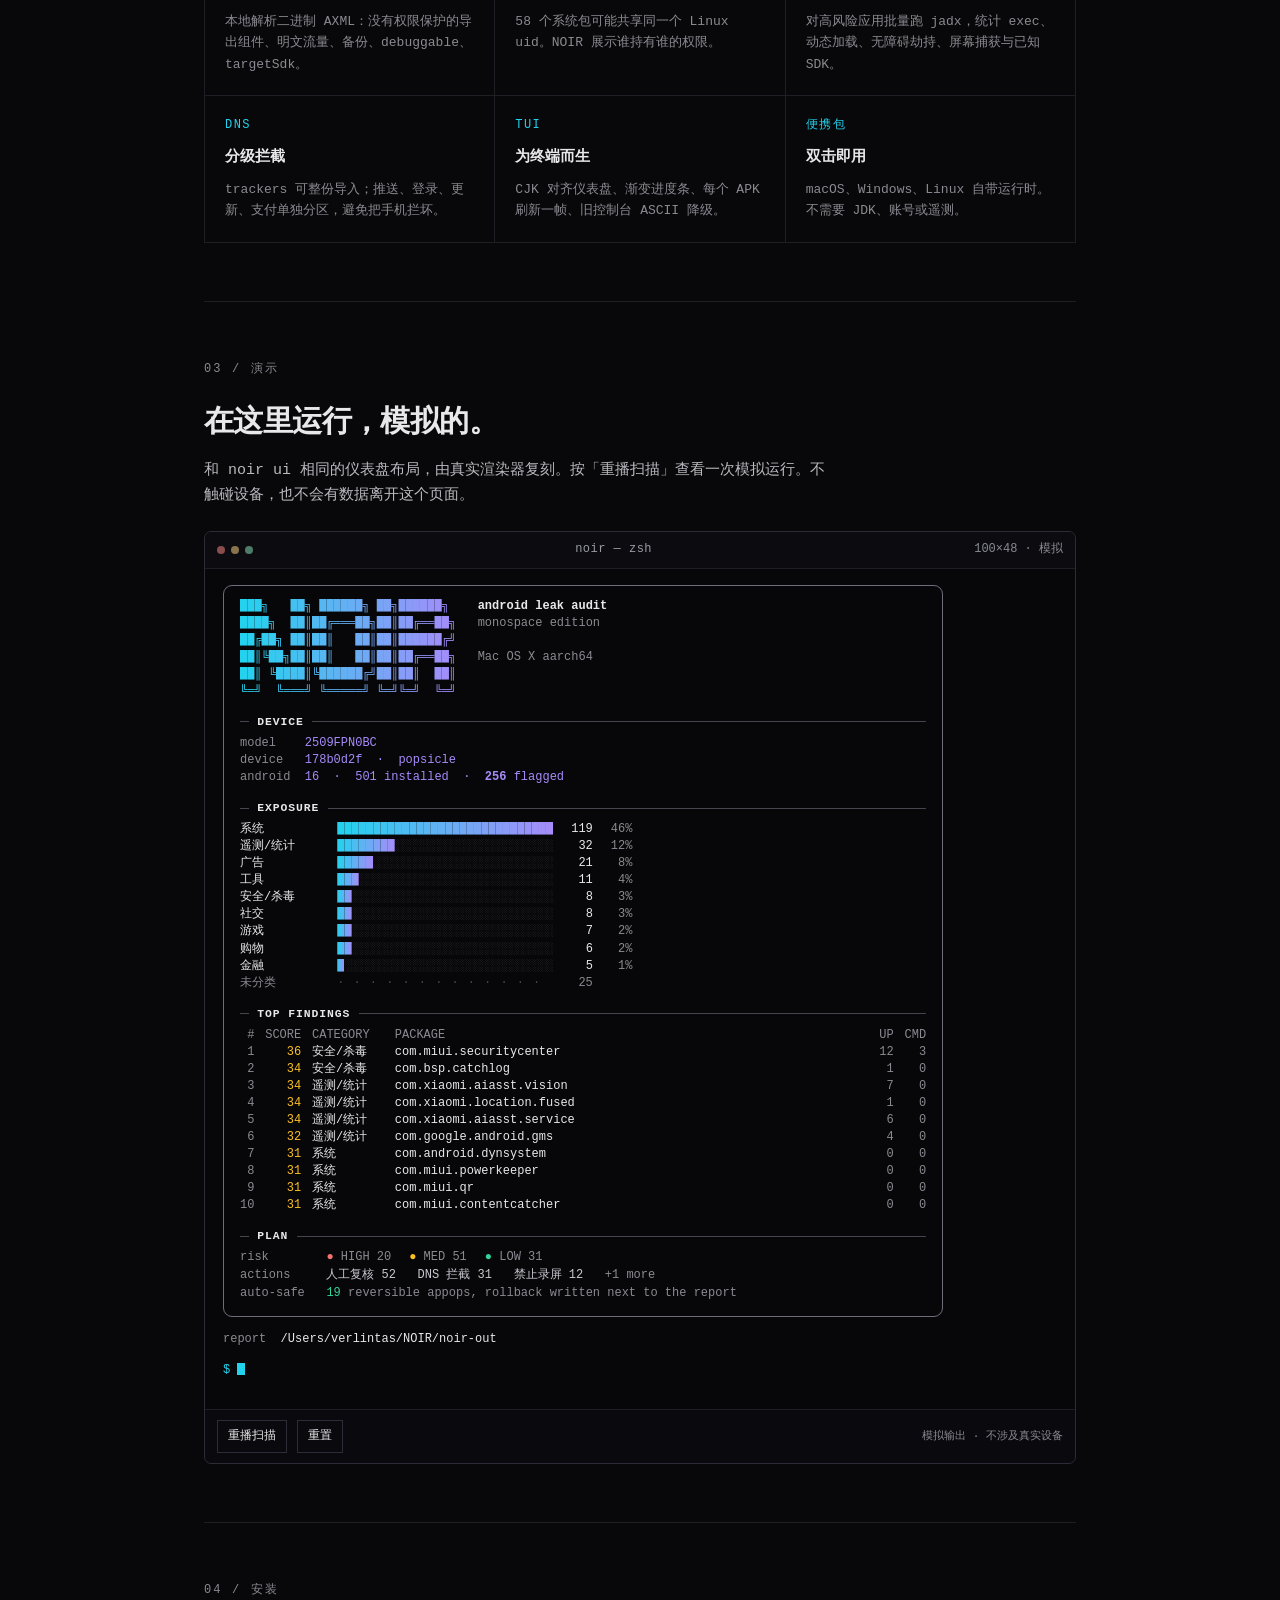
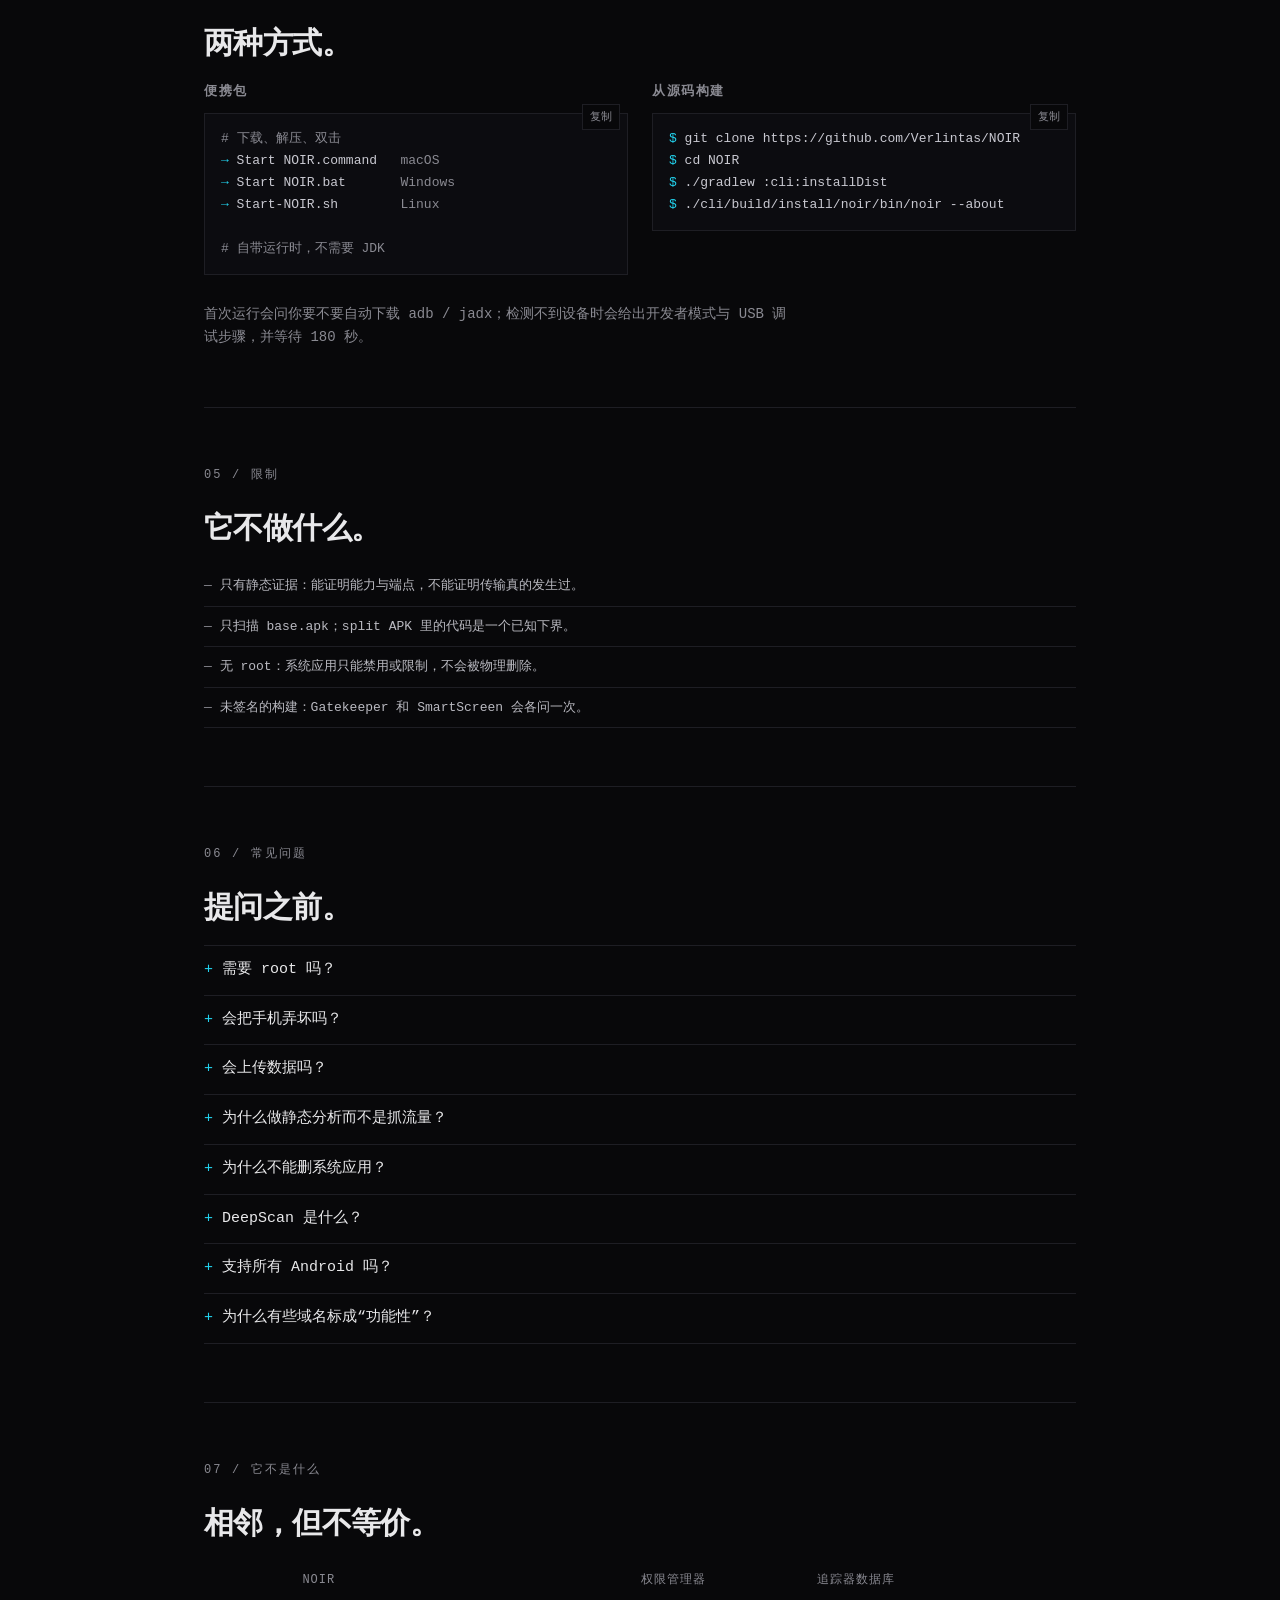
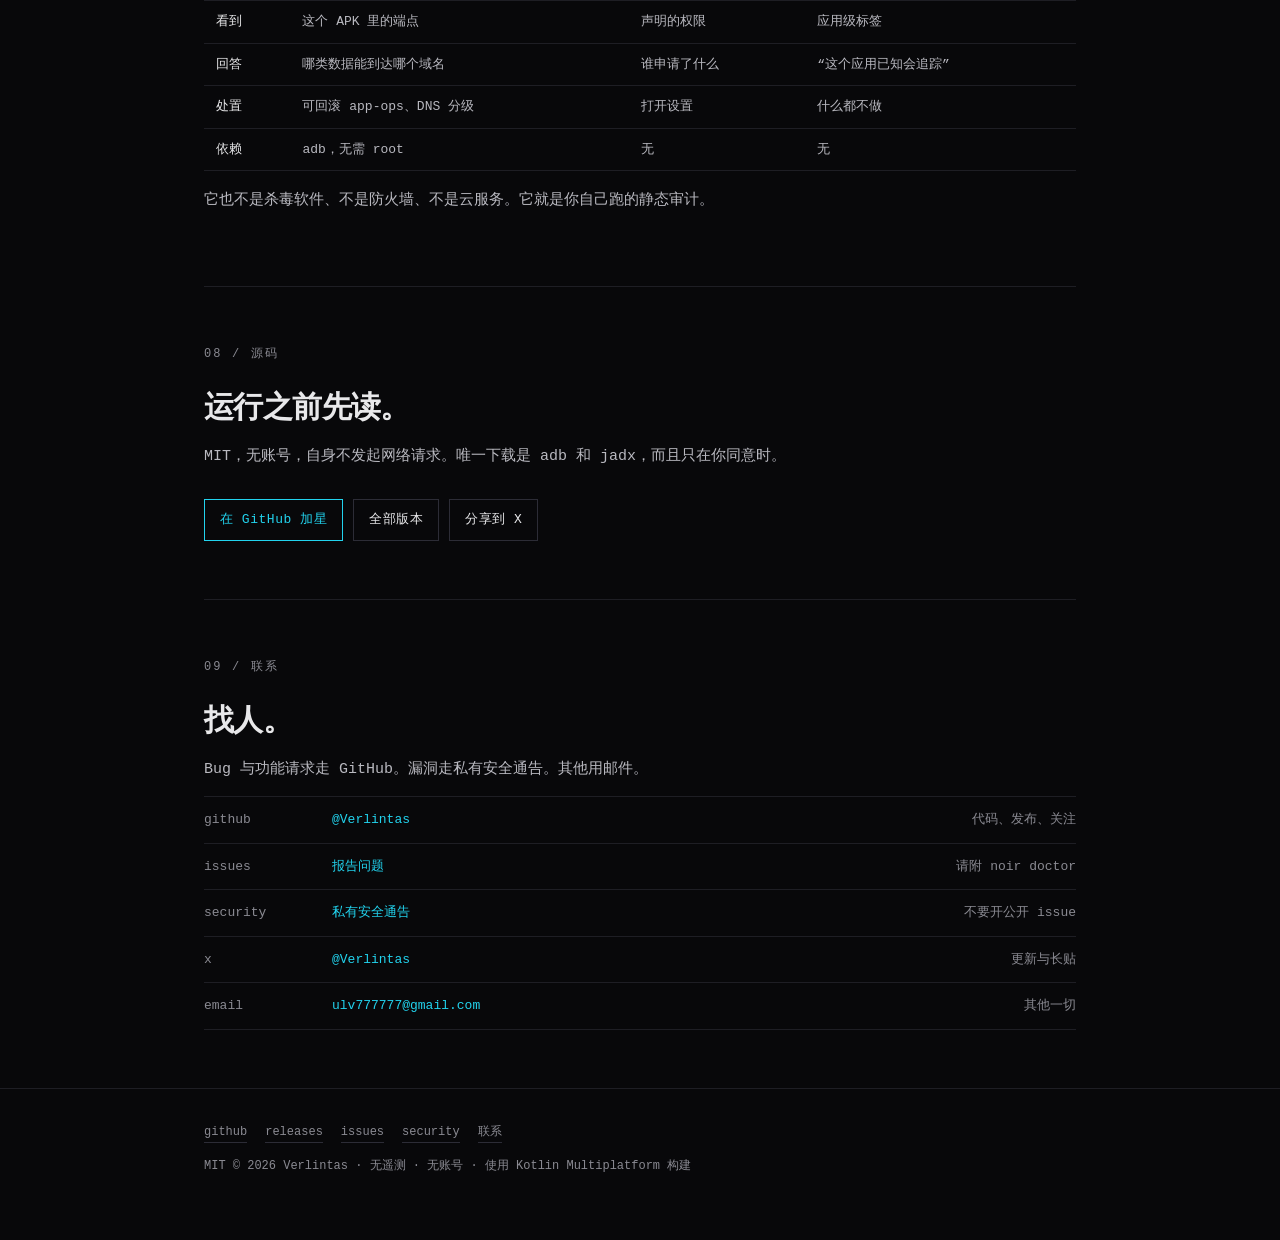
==== commit cc249427: "feat(site): rebuild the terminal demo from the real TUI Mirror the 100-column dashboard: ASCII logo," ====
--- a/site/zh/index.html
+++ b/site/zh/index.html
@@ -146,13 +146,18 @@
   <section class="reveal" id="demo">
     <p class="sec-label">03 / 演示</p>
     <h2>在这里运行，模拟的。</h2>
-    <p>和 <code>noir ui</code> 一样的输出，在浏览器里重放。不会触碰任何设备，也不会有数据离开这个页面。</p>
+    <p>和 <code>noir ui</code> 相同的仪表盘布局，由真实渲染器复刻。按「重播扫描」查看一次模拟运行。不触碰设备，也不会有数据离开这个页面。</p>
 
     <div class="demo">
-      <div class="demo-bar"><span>noir — 模拟会话</span><span>macOS · zsh</span></div>
-      <div class="demo-body" id="demo-body" aria-label="模拟的终端输出"><div class="l dim fallback">JavaScript 已关闭——在终端运行 noir ui 可查看真实输出。</div></div>
+      <div class="demo-bar">
+        <span class="demo-dots" aria-hidden="true"><i></i><i></i><i></i></span>
+        <span class="demo-title">noir — zsh</span>
+        <span class="demo-size">100×48 · 模拟</span>
+        <span class="demo-pan">横滑 →</span>
+      </div>
+      <div class="demo-body" id="demo-body" role="region" tabindex="0" aria-label="模拟的终端输出"><div class="tui-fallback">JavaScript 已关闭——在终端运行 <code>noir ui</code> 可查看真实输出。</div></div>
       <div class="demo-actions">
-        <button id="demo-run" type="button">开始扫描</button>
+        <button id="demo-run" type="button">重播扫描</button>
         <button id="demo-reset" type="button">重置</button>
         <span class="demo-note">模拟输出 · 不涉及真实设备</span>
       </div>
--- a/site/assets/style.css
+++ b/site/assets/style.css
@@ -248,46 +248,181 @@
 .flow .arrow { color: var(--cyan); }
 
 /* interactive demo */
-.demo { margin-top: 22px; border: 1px solid var(--line-bright); background: #0a0a0e; }
+.demo {
+  margin-top: 22px;
+  border: 1px solid var(--line-bright);
+  border-radius: 7px;
+  background: #0a0a0e;
+  overflow: hidden;
+}
 .demo-bar {
-  display: flex;
-  justify-content: space-between;
+  display: grid;
+  grid-template-columns: auto 1fr auto;
+  align-items: center;
   gap: 12px;
   padding: 8px 12px;
   border-bottom: 1px solid var(--line);
+  background: #0c0c10;
   color: var(--dim);
   font-size: 12px;
 }
+.demo-dots { display: flex; gap: 6px; }
+.demo-dots i { width: 8px; height: 8px; border-radius: 50%; background: #2c2c36; }
+.demo-dots i:nth-child(1) { background: #8a4d4d; }
+.demo-dots i:nth-child(2) { background: #8a744d; }
+.demo-dots i:nth-child(3) { background: #4d7d68; }
+.demo-title { color: #9a9aa4; text-align: center; letter-spacing: .04em; }
+.demo-size { color: var(--dim); justify-self: end; }
+.demo-pan { display: none; color: var(--cyan); }
 .demo-body {
-  padding: 16px;
-  min-height: 730px;
-  font-size: 13px;
-  line-height: 1.7;
-  overflow-x: auto;
-}
-.demo-body .l { white-space: pre; }
-.demo-body .fallback { white-space: normal; }
+  padding: 16px 18px 18px;
+  min-height: 840px;
+  background: #070709;
+  font-size: 12px;
+  line-height: 1.42;
+  overflow: auto;
+}
 .demo-body .dim { color: var(--dim); }
 .demo-body .ok { color: var(--cyan); }
+.demo-body .good { color: var(--green); }
 .demo-body .v { color: var(--violet); }
 .demo-body .warn { color: var(--amber); }
 .demo-body .bad { color: var(--red); }
-.demo-body .head { color: var(--fg); font-weight: 600; letter-spacing: .08em; }
-.demo-body .spacer { height: 10px; }
-.demo-body table { width: 100%; border-collapse: collapse; font-size: 13px; margin: 4px 0 6px; }
-.demo-body td { padding: 1px 0; vertical-align: top; white-space: nowrap; }
-.demo-body td.num { text-align: right; color: var(--dim); padding-left: 14px; }
-.demo-body td.pkg { color: var(--fg); }
-.demo-body td.cat { color: var(--dim); padding-left: 14px; }
-.demo-body .lbl { display: inline-block; width: 10ch; }
-.demo-body .mini {
+
+/* simulated scan log */
+.tui-run {
+  margin: 0;
+  color: #c9c9d1;
+  white-space: pre;
+  line-height: 1.55;
+}
+.tui-run .prompt { color: var(--cyan); }
+.tui-run .spin { color: var(--cyan); }
+.tui-run .pbar-on {
+  background: linear-gradient(90deg, var(--cyan), var(--violet));
+  -webkit-background-clip: text;
+  background-clip: text;
+  color: transparent;
+}
+.tui-run .pbar-off { color: #34343e; }
+
+/* dashboard, rebuilt from app/noir/core/Tui.kt */
+.tui {
+  width: 100ch;
+  border: 1px solid #6e6e7a;
+  border-radius: 9px;
+  padding: 12px 16px 14px;
+  color: #c9c9d1;
+}
+.tui-brand { display: flex; align-items: flex-start; gap: 3ch; }
+.tui-logo { margin: 0; line-height: 1.42; white-space: pre; }
+.tui-logo-line {
+  display: block;
+  background: linear-gradient(92deg, var(--cyan), var(--violet));
+  -webkit-background-clip: text;
+  background-clip: text;
+  color: transparent;
+}
+.tui-tags { line-height: 1.42; white-space: pre; }
+.tui-tags > * { display: block; }
+.tui-tags b { color: var(--fg); font-weight: 700; }
+.tui-tags span { color: var(--dim); }
+.tui-tags .blank { height: 1.42em; }
+
+.tui-sec {
+  display: flex;
+  align-items: center;
+  gap: 1.2ch;
+  margin: 14px 0 5px;
+}
+.tui-sec::before,
+.tui-sec::after {
+  content: "";
+  height: 1px;
+  background: #45454f;
+}
+.tui-sec::before { flex: 0 0 1.2ch; }
+.tui-sec::after { flex: 1; }
+.tui-sec-label {
+  color: var(--fg);
+  font-size: .95em;
+  font-weight: 700;
+  letter-spacing: .08em;
+  white-space: nowrap;
+}
+
+.tui-kv { display: flex; align-items: baseline; }
+.tui-kv .k { width: 9ch; flex: none; color: var(--dim); }
+.tui-kv .v { white-space: pre; }
+
+.tui-exp {
+  display: grid;
+  grid-template-columns: 12ch 30ch 4ch 4ch;
+  column-gap: 1.5ch;
+  align-items: baseline;
+  white-space: nowrap;
+}
+.tui-exp .cat { color: var(--fg); }
+.tui-exp .count { color: var(--fg); text-align: right; }
+.tui-exp .pct { color: var(--dim); text-align: right; }
+.tui-exp.uncat .cat,
+.tui-exp.uncat .count { color: var(--dim); }
+.tui-bar { letter-spacing: 0; }
+.tui-bar-on {
+  background: linear-gradient(90deg, var(--cyan), var(--violet));
+  -webkit-background-clip: text;
+  background-clip: text;
+  color: transparent;
+}
+.tui-bar-off { color: #34343e; }
+.tui-dots { color: #45454f; letter-spacing: .08em; }
+
+.tui-find {
+  display: grid;
+  grid-template-columns: 2ch 5ch 10ch minmax(20ch, 1fr) 2ch 3ch;
+  column-gap: 1.5ch;
+  align-items: baseline;
+  white-space: nowrap;
+}
+.tui-find.head,
+.tui-find.head .cat,
+.tui-find.head .pkg,
+.tui-find.head .up,
+.tui-find.head .cmd { color: var(--dim); }
+.tui-find .num { color: var(--dim); text-align: right; }
+.tui-find .score { text-align: right; }
+.tui-find .cat,
+.tui-find .pkg { color: var(--fg); overflow: hidden; text-overflow: ellipsis; }
+.tui-find .up,
+.tui-find .cmd { color: var(--dim); text-align: right; }
+
+.tui-plan { display: grid; gap: 1px; }
+.tui-planrow { display: flex; align-items: baseline; gap: 3ch; white-space: pre; }
+.tui-planrow > .k { width: 9ch; flex: none; color: var(--dim); }
+.tui-risk { display: flex; gap: 2.5ch; }
+.tui-risk > span { color: var(--dim); white-space: nowrap; }
+.tui-risk .red { color: var(--red); }
+.tui-risk .amber { color: var(--amber); }
+.tui-risk .green { color: var(--green); }
+.tui-actions { display: flex; gap: 3ch; flex-wrap: wrap; }
+.tui-actions > span { color: #c9c9d1; white-space: nowrap; }
+.tui-actions .more { color: var(--dim); }
+.tui-planrow .safe-n { color: var(--green); }
+
+.tui-after { margin-top: 14px; line-height: 1.42; }
+.tui-after > div { white-space: pre; }
+.tui-after .report-k { color: var(--dim); }
+.tui-prompt { margin-top: 14px; }
+.tui-caret {
   display: inline-block;
-  height: 9px;
-  background: linear-gradient(90deg, var(--cyan), var(--violet));
-  vertical-align: -1px;
-}
-.demo-body .track { display: inline-block; width: 160px; height: 9px; background: #1a1a20; vertical-align: -1px; }
-.demo-body .track i { display: block; height: 100%; width: 0; background: linear-gradient(90deg, var(--cyan), var(--violet)); }
+  width: .62em;
+  height: 1em;
+  background: var(--cyan);
+  vertical-align: -2px;
+  animation: blink 1.15s steps(1) infinite;
+}
+.tui-fallback { white-space: normal; color: var(--dim); }
+
 .demo-actions {
   display: none;
   gap: 10px;
@@ -417,7 +552,12 @@
   section { padding: 44px 0; }
   .flow { grid-template-columns: 1fr; }
   .flow .arrow { justify-self: start; transform: rotate(90deg); }
-  .demo-body { min-height: 640px; padding: 12px; font-size: 11px; }
+  .demo-bar { padding: 8px 10px; }
+  .demo-size { display: none; }
+  .demo-pan { display: inline; justify-self: end; }
+  .demo-body { min-height: 690px; padding: 10px; font-size: 10px; }
+  .tui { padding: 10px 12px; }
+  .tui-sec { margin: 10px 0 3px; }
   .demo-note { display: none; }
   .code { white-space: pre-wrap; overflow-wrap: anywhere; }
   .contact-row { grid-template-columns: 80px 1fr; }
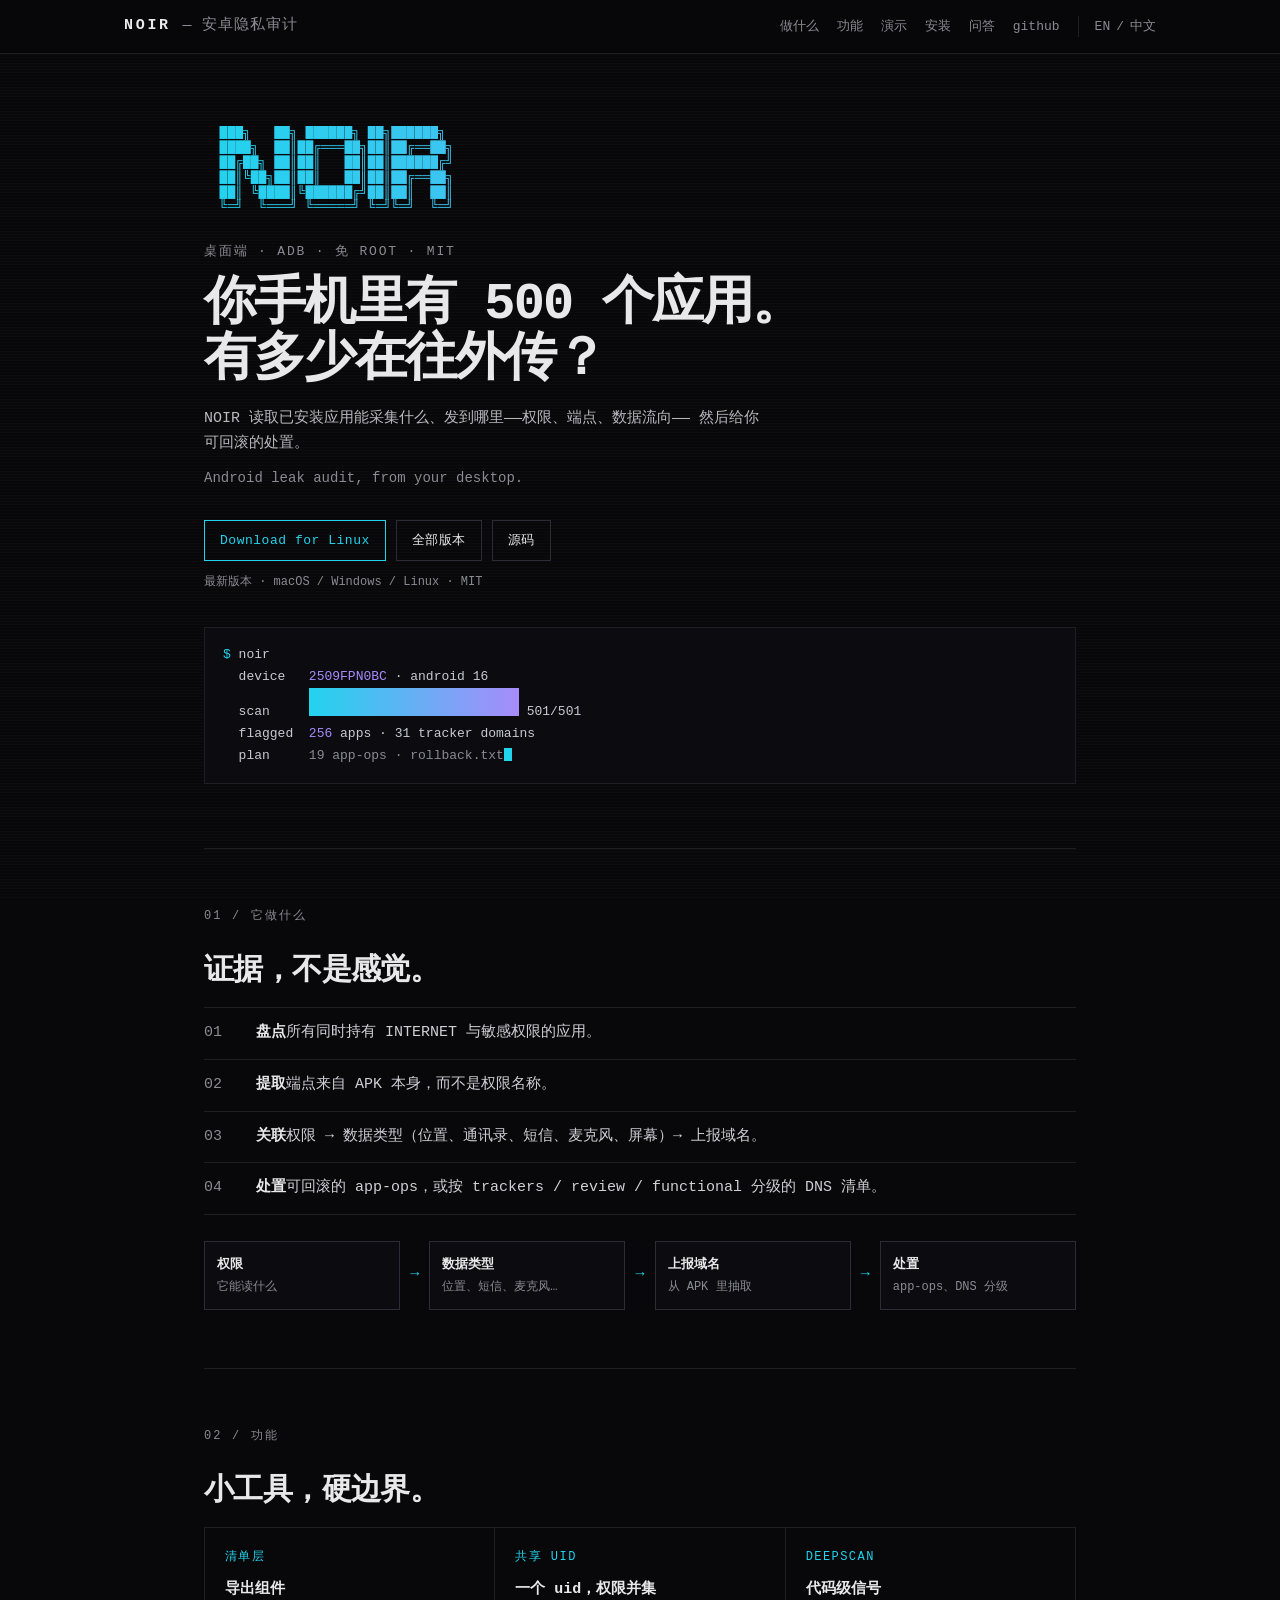
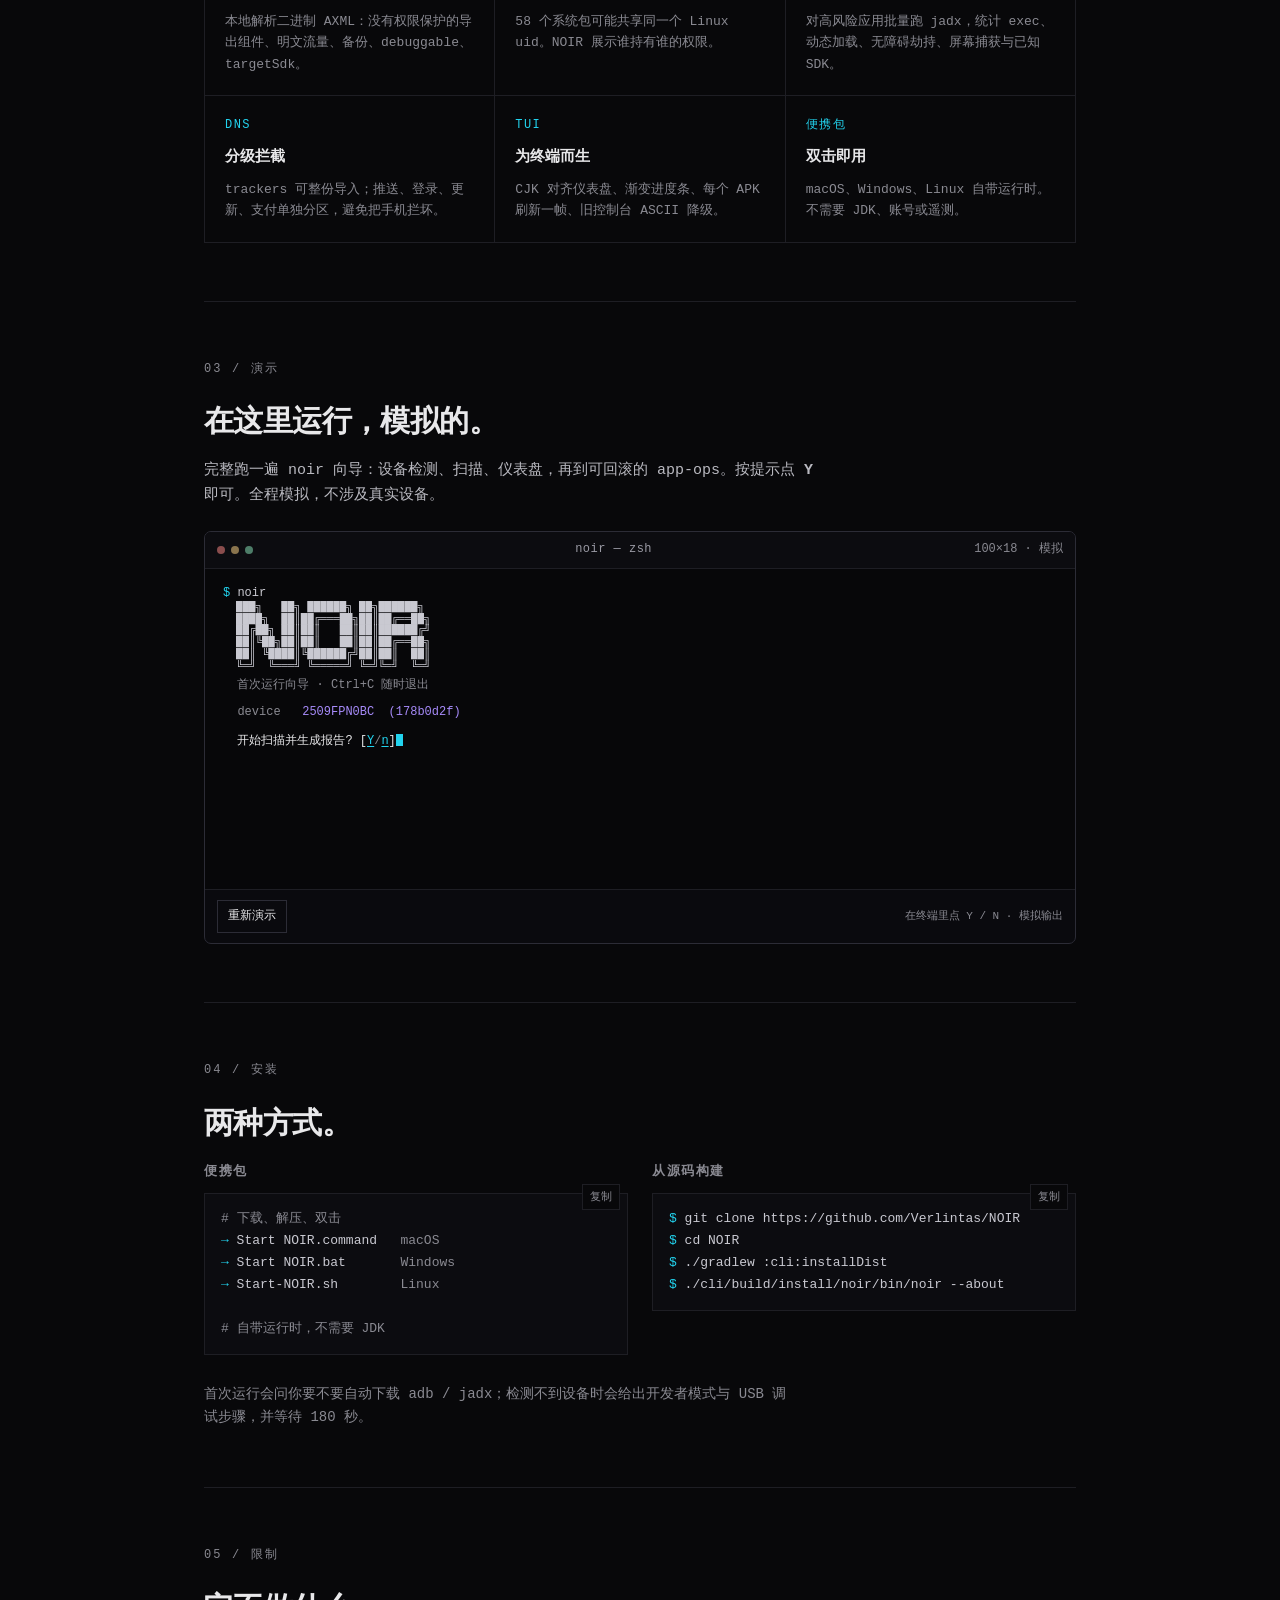
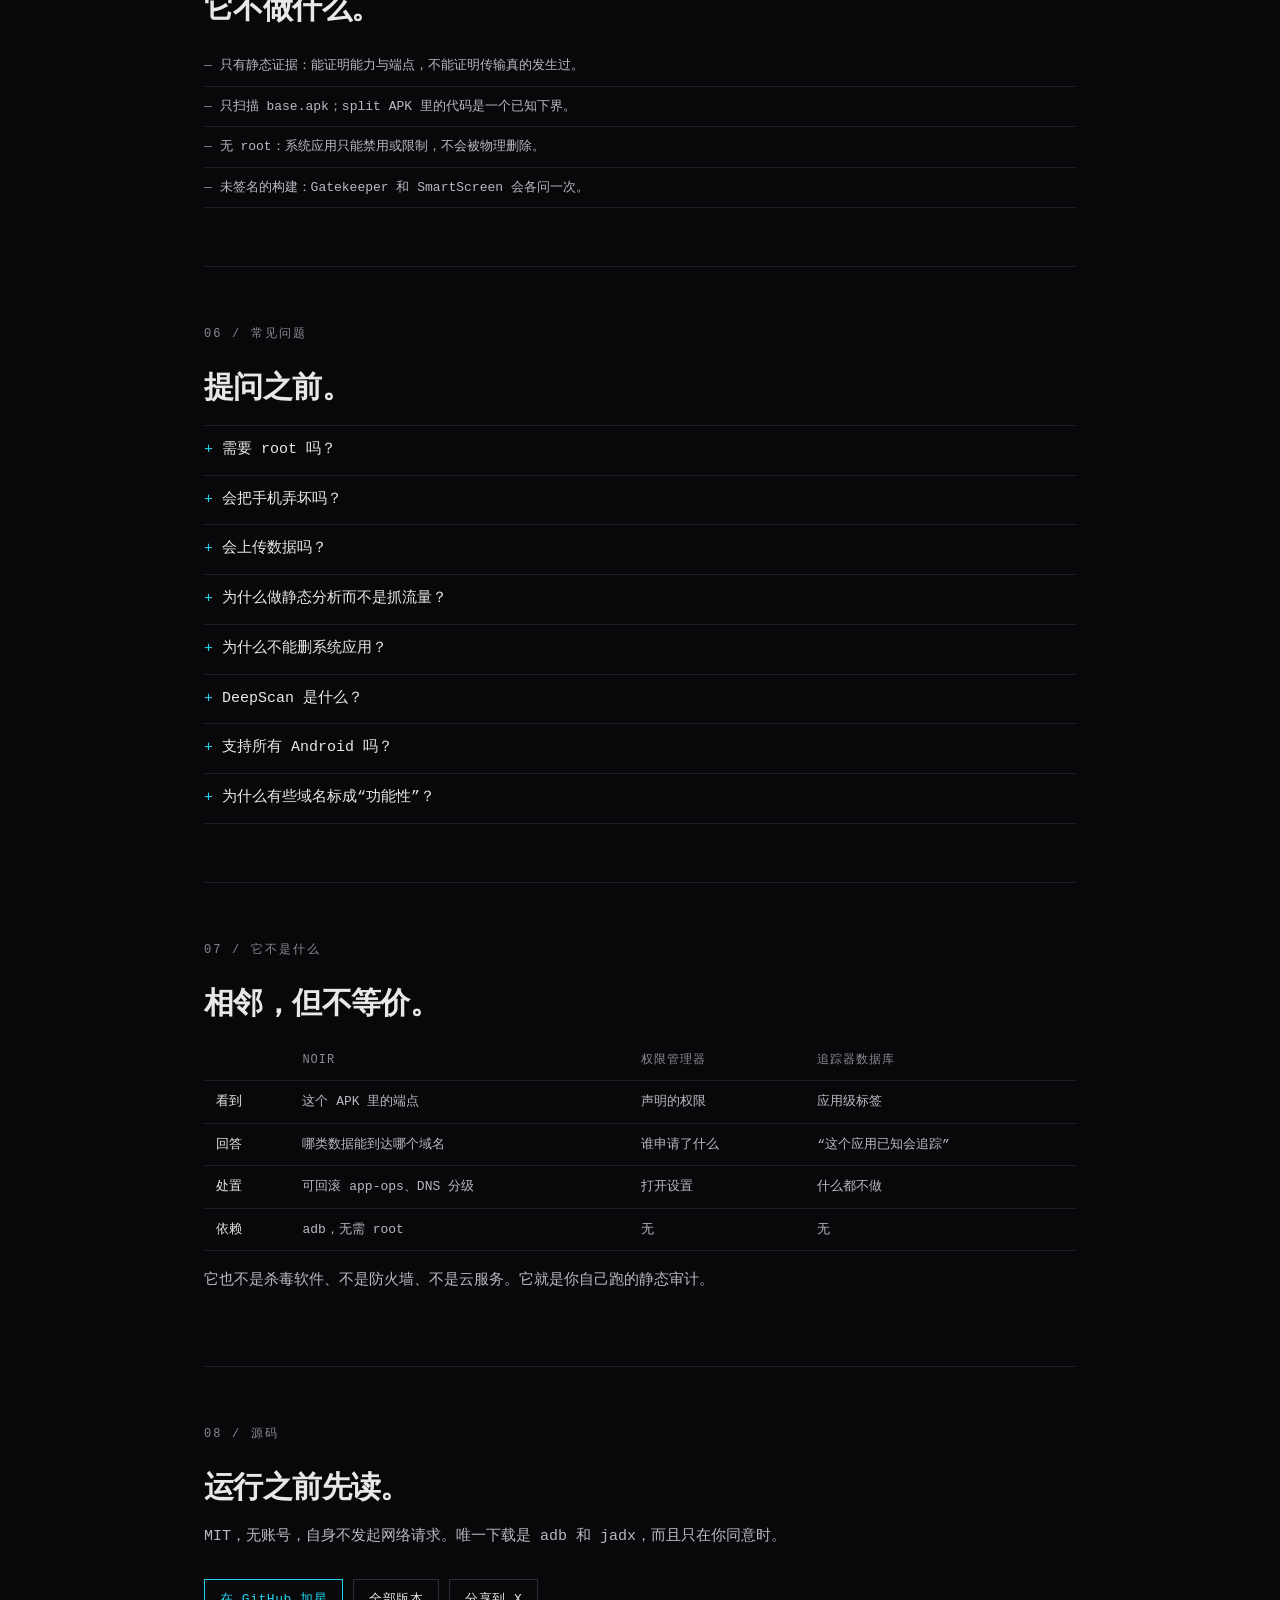
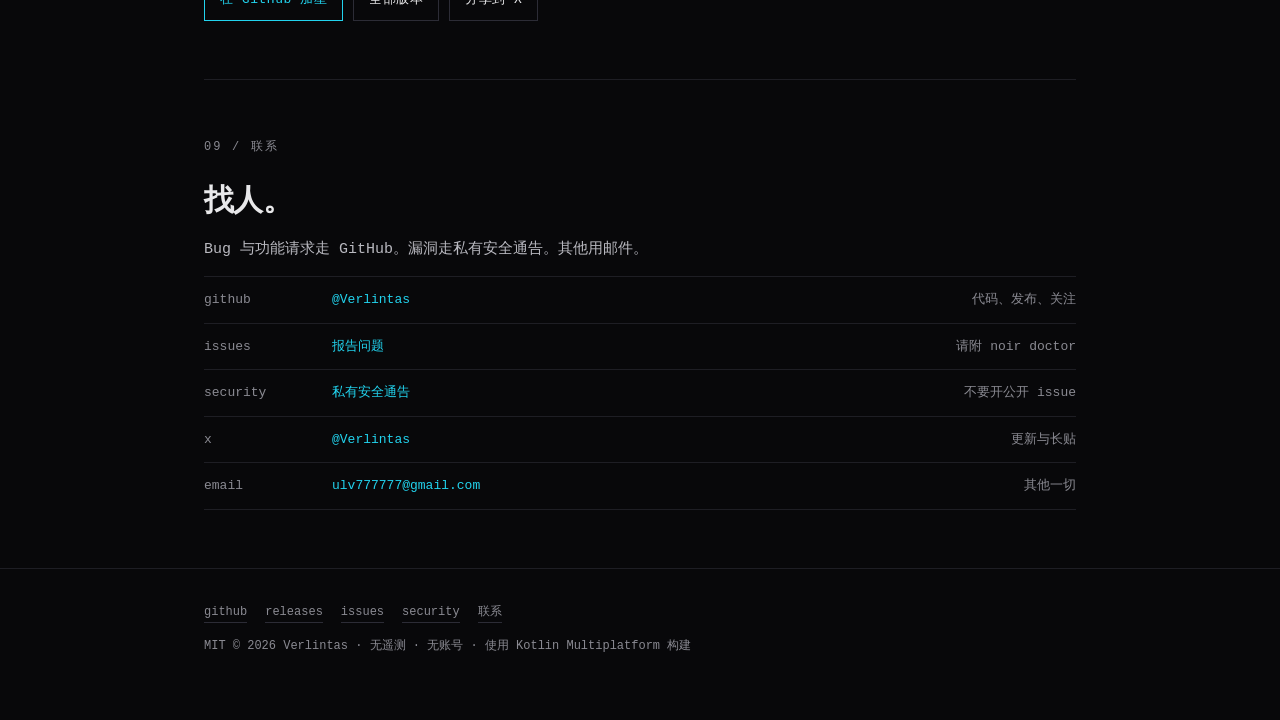
==== commit c0611f2c: "feat(site): run the guided noir flow end to end The demo now starts at the first-run prompt, scans, " ====
--- a/site/zh/index.html
+++ b/site/zh/index.html
@@ -146,20 +146,19 @@
   <section class="reveal" id="demo">
     <p class="sec-label">03 / 演示</p>
     <h2>在这里运行，模拟的。</h2>
-    <p>和 <code>noir ui</code> 相同的仪表盘布局，由真实渲染器复刻。按「重播扫描」查看一次模拟运行。不触碰设备，也不会有数据离开这个页面。</p>
+    <p>完整跑一遍 <code>noir</code> 向导：设备检测、扫描、仪表盘，再到可回滚的 app-ops。按提示点 <b>Y</b> 即可。全程模拟，不涉及真实设备。</p>
 
     <div class="demo">
       <div class="demo-bar">
         <span class="demo-dots" aria-hidden="true"><i></i><i></i><i></i></span>
         <span class="demo-title">noir — zsh</span>
-        <span class="demo-size">100×48 · 模拟</span>
-        <span class="demo-pan">横滑 →</span>
+        <span class="demo-size" id="demo-size">100×18 · 模拟</span>
+        <span class="demo-pan">点 Y · 横滑 →</span>
       </div>
-      <div class="demo-body" id="demo-body" role="region" tabindex="0" aria-label="模拟的终端输出"><div class="tui-fallback">JavaScript 已关闭——在终端运行 <code>noir ui</code> 可查看真实输出。</div></div>
+      <div class="demo-body" id="demo-body" role="region" tabindex="0" aria-label="模拟的终端输出"><div class="tui-fallback">JavaScript 已关闭——在终端运行 <code>noir</code> 可查看完整流程。</div></div>
       <div class="demo-actions">
-        <button id="demo-run" type="button">重播扫描</button>
-        <button id="demo-reset" type="button">重置</button>
-        <span class="demo-note">模拟输出 · 不涉及真实设备</span>
+        <button id="demo-reset" type="button">重新演示</button>
+        <span class="demo-note">在终端里点 Y / N · 模拟输出</span>
       </div>
     </div>
   </section>
--- a/site/assets/style.css
+++ b/site/assets/style.css
@@ -276,12 +276,14 @@
 .demo-pan { display: none; color: var(--cyan); }
 .demo-body {
   padding: 16px 18px 18px;
-  min-height: 840px;
+  height: 320px;
   background: #070709;
   font-size: 12px;
   line-height: 1.42;
   overflow: auto;
-}
+  transition: height .32s ease;
+}
+.demo-body.expanded { height: 880px; }
 .demo-body .dim { color: var(--dim); }
 .demo-body .ok { color: var(--cyan); }
 .demo-body .good { color: var(--green); }
@@ -290,6 +292,15 @@
 .demo-body .bad { color: var(--red); }
 
 /* simulated scan log */
+.tui-run,
+.tui-wizard,
+.tui-after,
+.tui-apply-note,
+.tui-apply-log,
+.tui-rollback,
+.tui-prompt,
+.tui-ask { width: 100ch; }
+
 .tui-run {
   margin: 0;
   color: #c9c9d1;
@@ -421,6 +432,48 @@
   vertical-align: -2px;
   animation: blink 1.15s steps(1) infinite;
 }
+.tui-command { color: #c9c9d1; }
+.tui-command .ok { color: var(--cyan); }
+.tui-wizard .tui-banner {
+  margin: 0 0 4px;
+  color: #c9c9d1;
+  font-size: .9em;
+  line-height: 1.1;
+  white-space: pre;
+}
+.tui-wizard .tui-first { padding-left: 2ch; color: var(--dim); }
+.tui-wizard .tui-kv { padding-left: 2ch; }
+.tui-wizard-gap { height: 10px; }
+
+.tui-ask {
+  display: block;
+  margin-top: 12px;
+  padding-left: 2ch;
+  white-space: pre;
+}
+.tui-ask .ask-q { white-space: pre; }
+.tui-choice {
+  padding: 0;
+  border: 0;
+  background: transparent;
+  color: var(--cyan);
+  font: inherit;
+  line-height: inherit;
+  cursor: pointer;
+  text-decoration: underline;
+  text-underline-offset: 2px;
+}
+.tui-choice:hover { color: var(--fg); }
+.tui-choice:focus-visible { outline: 1px solid var(--cyan); outline-offset: 2px; }
+
+.tui-apply-note { margin-top: 14px; padding-left: 2ch; color: var(--dim); }
+.tui-apply-log { margin-top: 8px; padding-left: 2ch; }
+.tui-apply { display: flex; gap: 2ch; white-space: pre; }
+.tui-apply .cmd { flex: 1; min-width: 0; overflow: hidden; text-overflow: ellipsis; }
+.tui-apply .status { color: var(--green); }
+.tui-rollback { margin-top: 8px; padding-left: 2ch; color: var(--dim); }
+.tui-rollback .path { color: #c9c9d1; }
+
 .tui-fallback { white-space: normal; color: var(--dim); }
 
 .demo-actions {
@@ -555,9 +608,17 @@
   .demo-bar { padding: 8px 10px; }
   .demo-size { display: none; }
   .demo-pan { display: inline; justify-self: end; }
-  .demo-body { min-height: 690px; padding: 10px; font-size: 10px; }
+  .demo-body { height: 300px; padding: 10px; font-size: 10px; }
+  .demo-body.expanded { height: 740px; }
   .tui { padding: 10px 12px; }
   .tui-sec { margin: 10px 0 3px; }
+  .tui-wizard,
+  .tui-after,
+  .tui-apply-note,
+  .tui-rollback,
+  .tui-prompt,
+  .tui-ask { width: auto; }
+  .tui-ask { white-space: normal; }
   .demo-note { display: none; }
   .code { white-space: pre-wrap; overflow-wrap: anywhere; }
   .contact-row { grid-template-columns: 80px 1fr; }
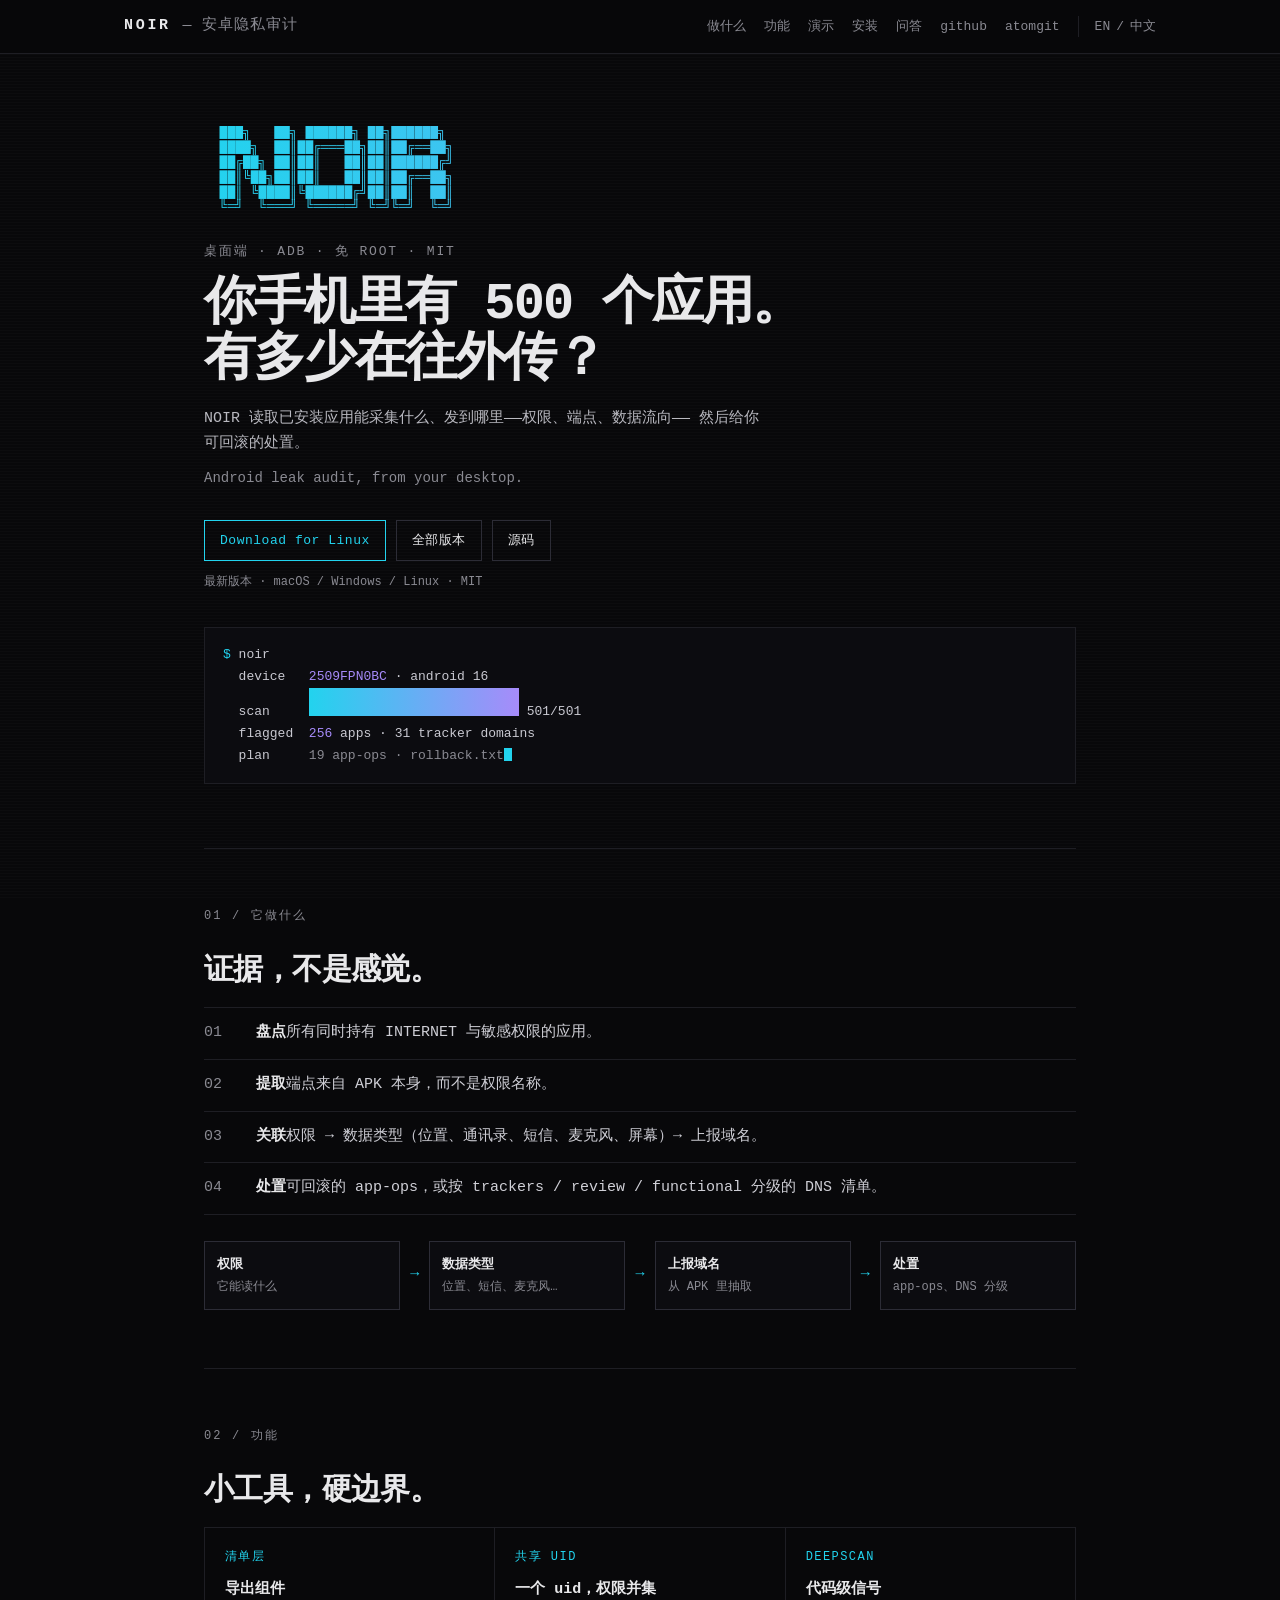
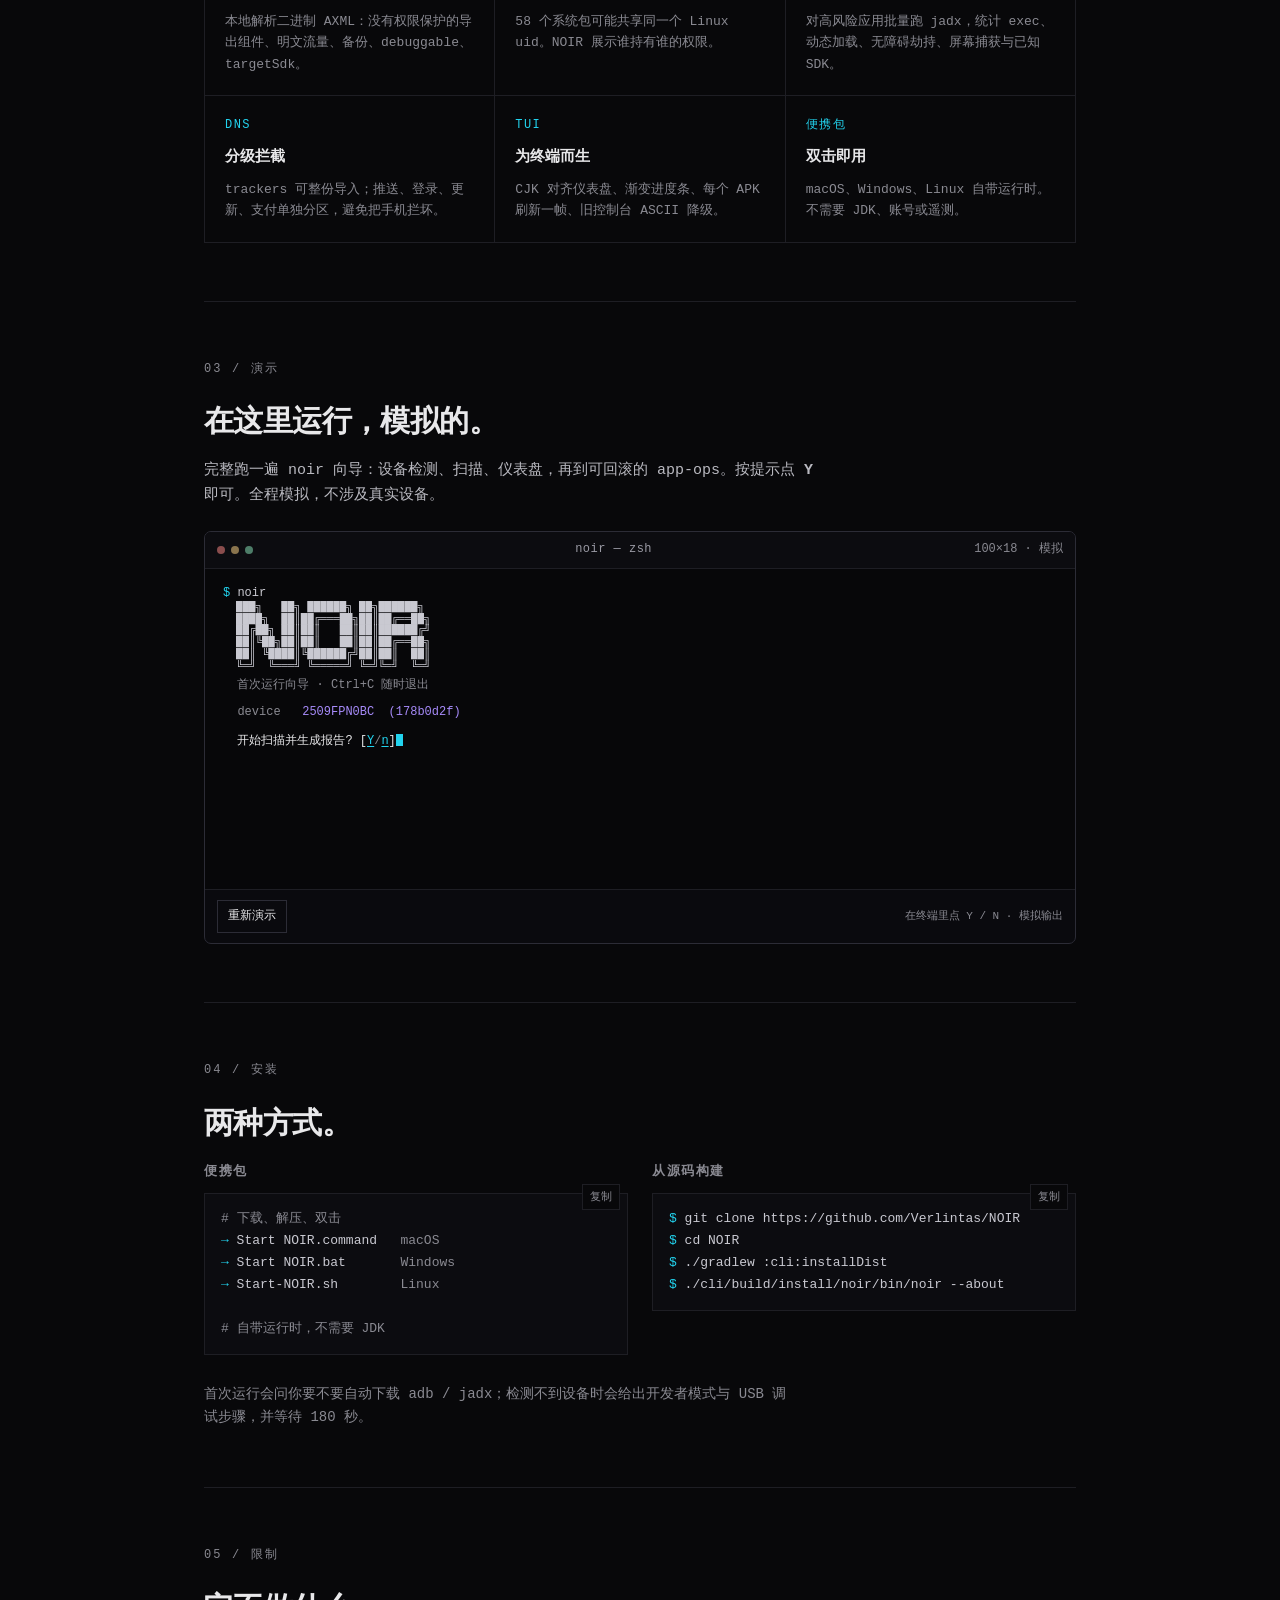
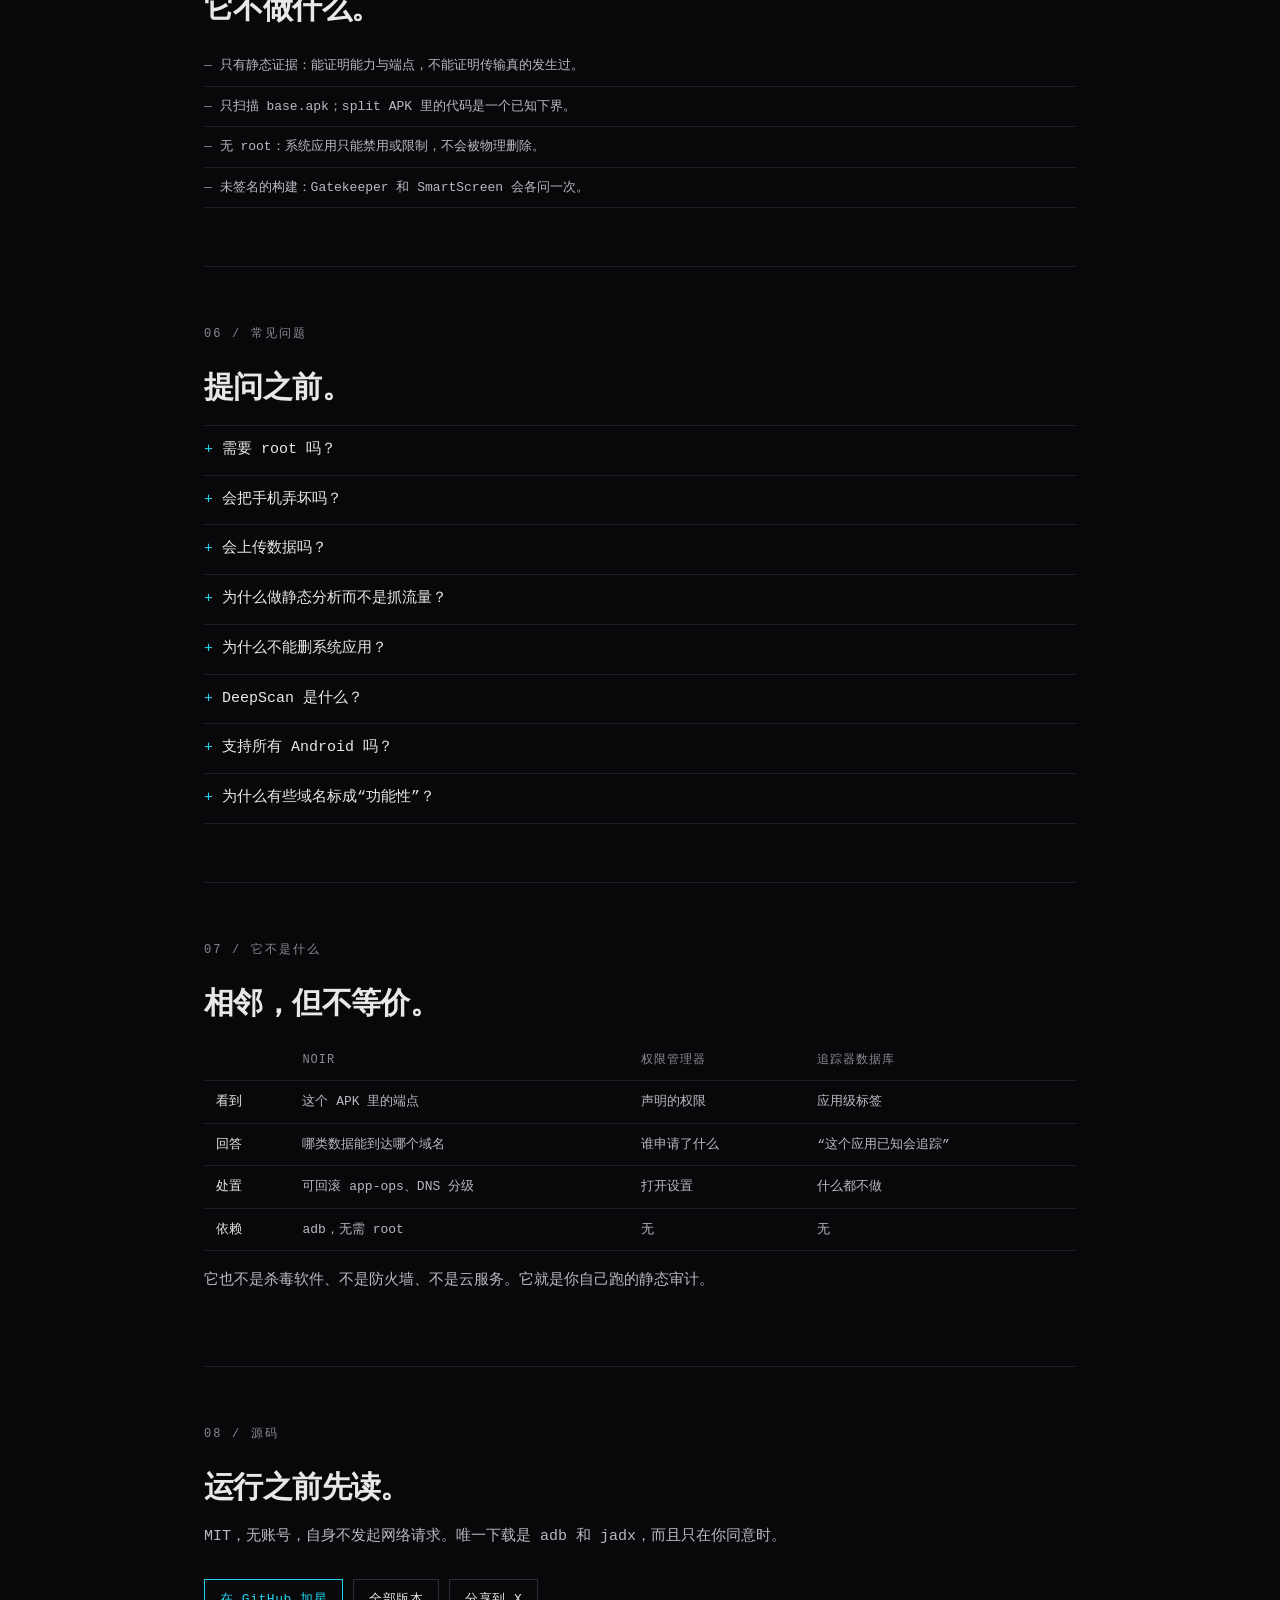
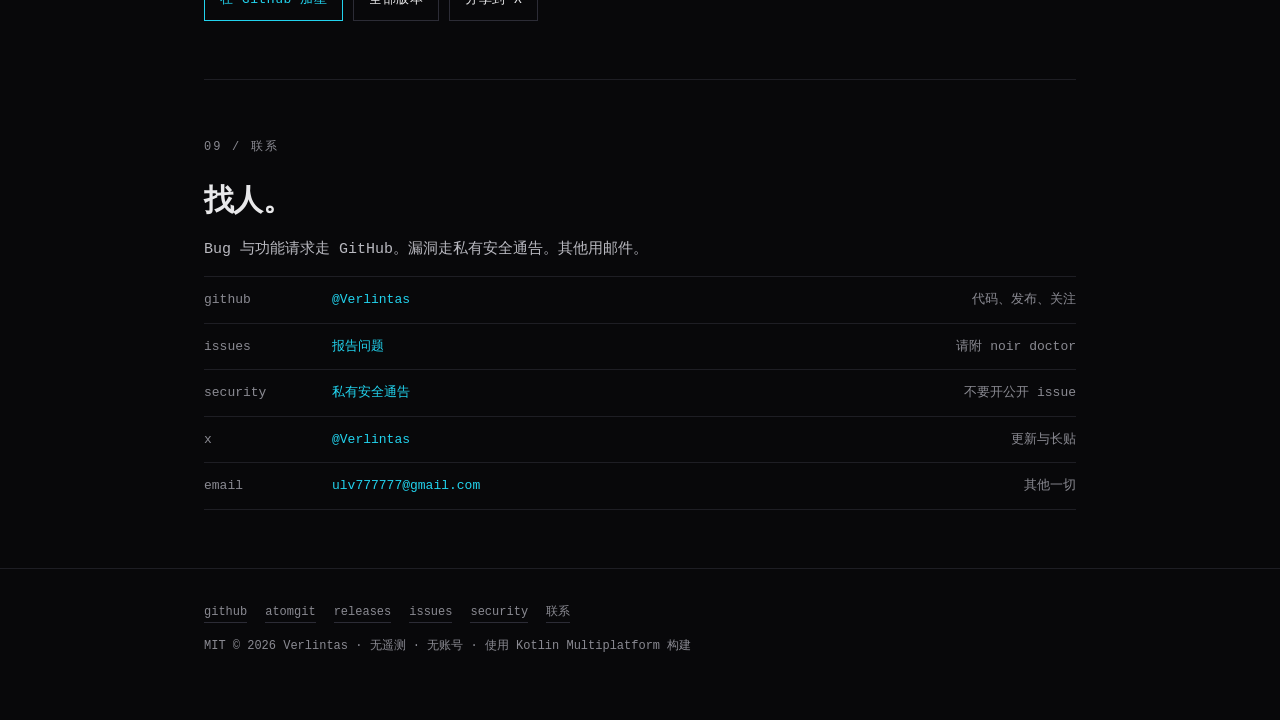
==== commit 7b14d6c6: "docs(site): add AtomGit link" ====
--- a/site/zh/index.html
+++ b/site/zh/index.html
@@ -67,6 +67,7 @@
       <a href="#install">安装</a>
       <a href="#faq">问答</a>
       <a class="keep" href="https://github.com/Verlintas/NOIR">github</a>
+      <a href="https://atomgit.com/Verlintas/NOIR">atomgit</a>
       <span class="lang"><a class="lang-link" href="../" hreflang="en" lang="en">EN</a> / <span class="active">中文</span></span>
     </nav>
   </div>
@@ -217,7 +218,7 @@
       </details>
       <details>
         <summary>会把手机弄坏吗？</summary>
-        <p>默认只读。<code>--apply</code> 只改 app-ops，每条都能用 <code>default</code> 还原；<code>rollback.txt</code> 会写在报告旁边。卸载是单独、显式的命令。</p>
+        <p>默认只读。<code>--apply</code> 只改 app-ops，并记录修改前的模式，可从 <code>rollback.txt</code> 精确还原。卸载是单独、显式的命令。</p>
       </details>
       <details>
         <summary>会上传数据吗？</summary>
@@ -305,6 +306,7 @@
   <div class="wrap">
     <div class="links">
       <a href="https://github.com/Verlintas/NOIR">github</a>
+      <a href="https://atomgit.com/Verlintas/NOIR">atomgit</a>
       <a href="https://github.com/Verlintas/NOIR/releases">releases</a>
       <a href="https://github.com/Verlintas/NOIR/issues">issues</a>
       <a href="https://github.com/Verlintas/NOIR/blob/main/SECURITY.md">security</a>
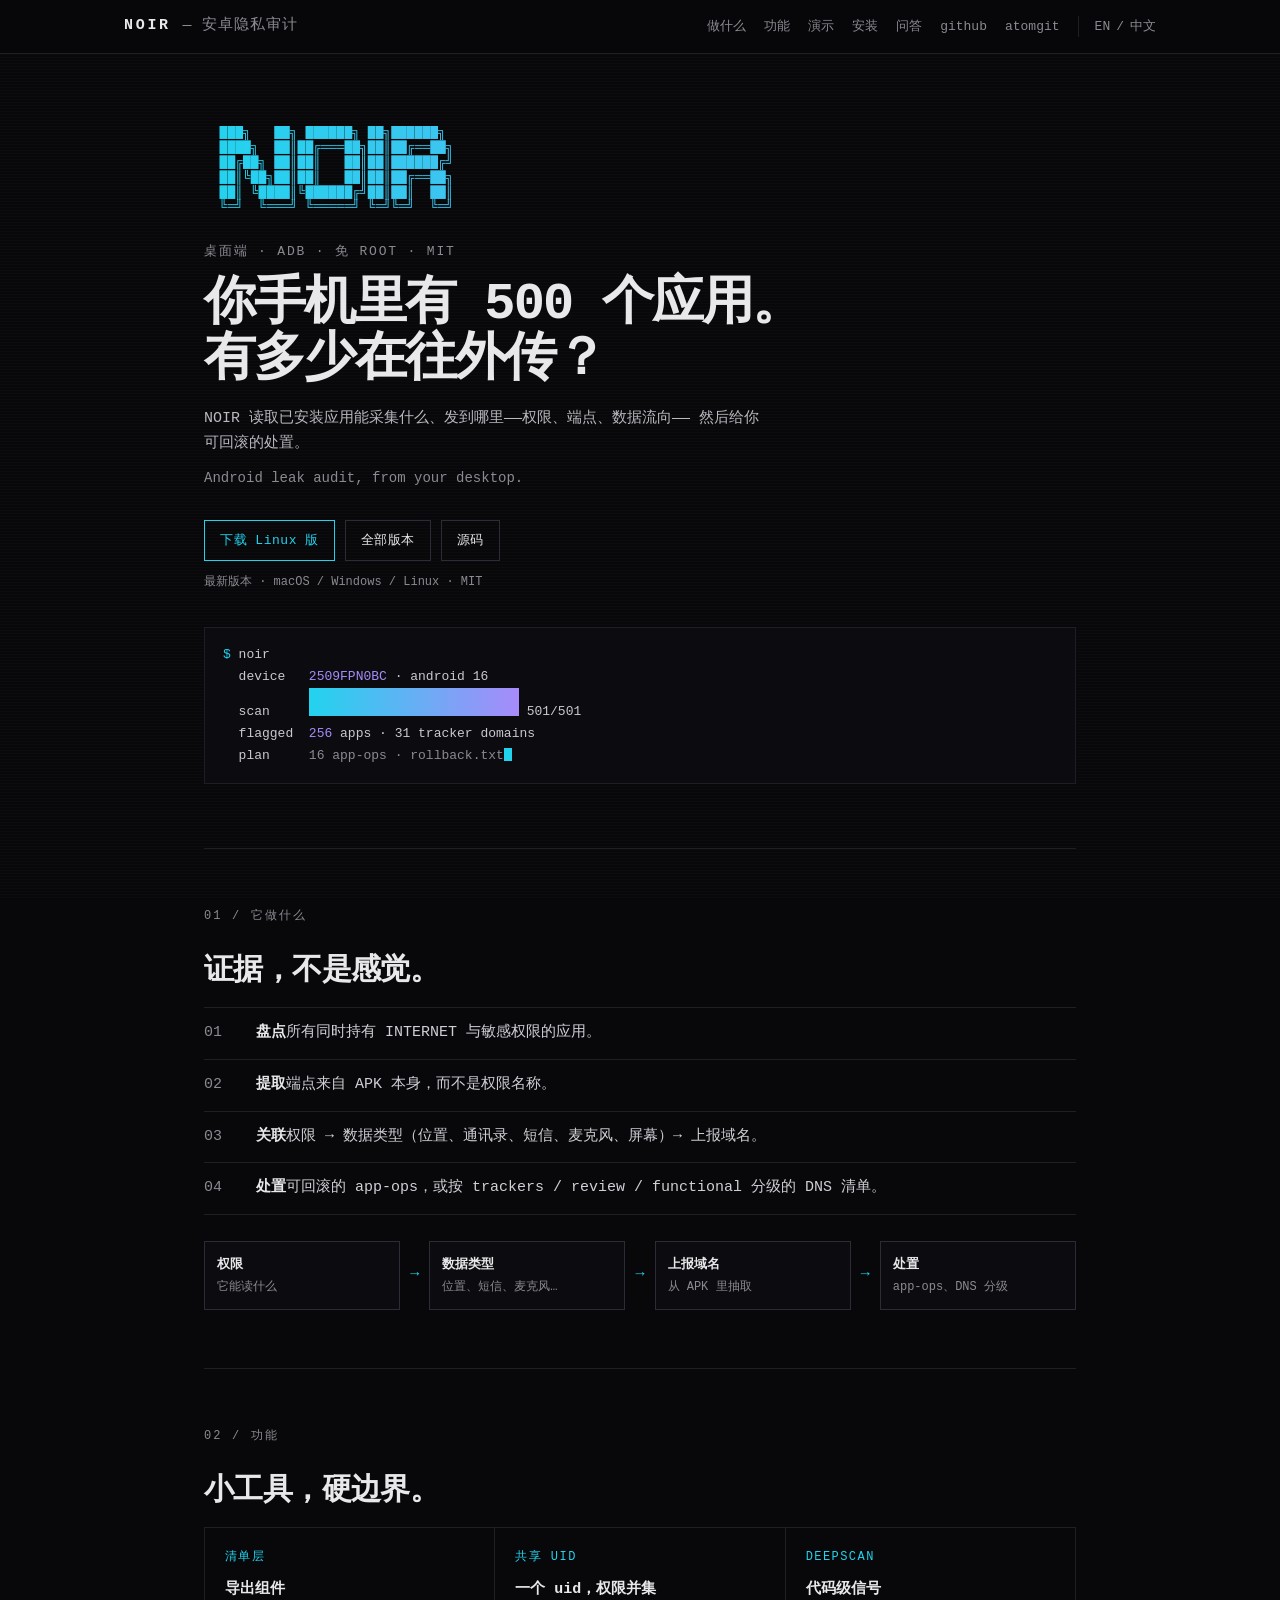
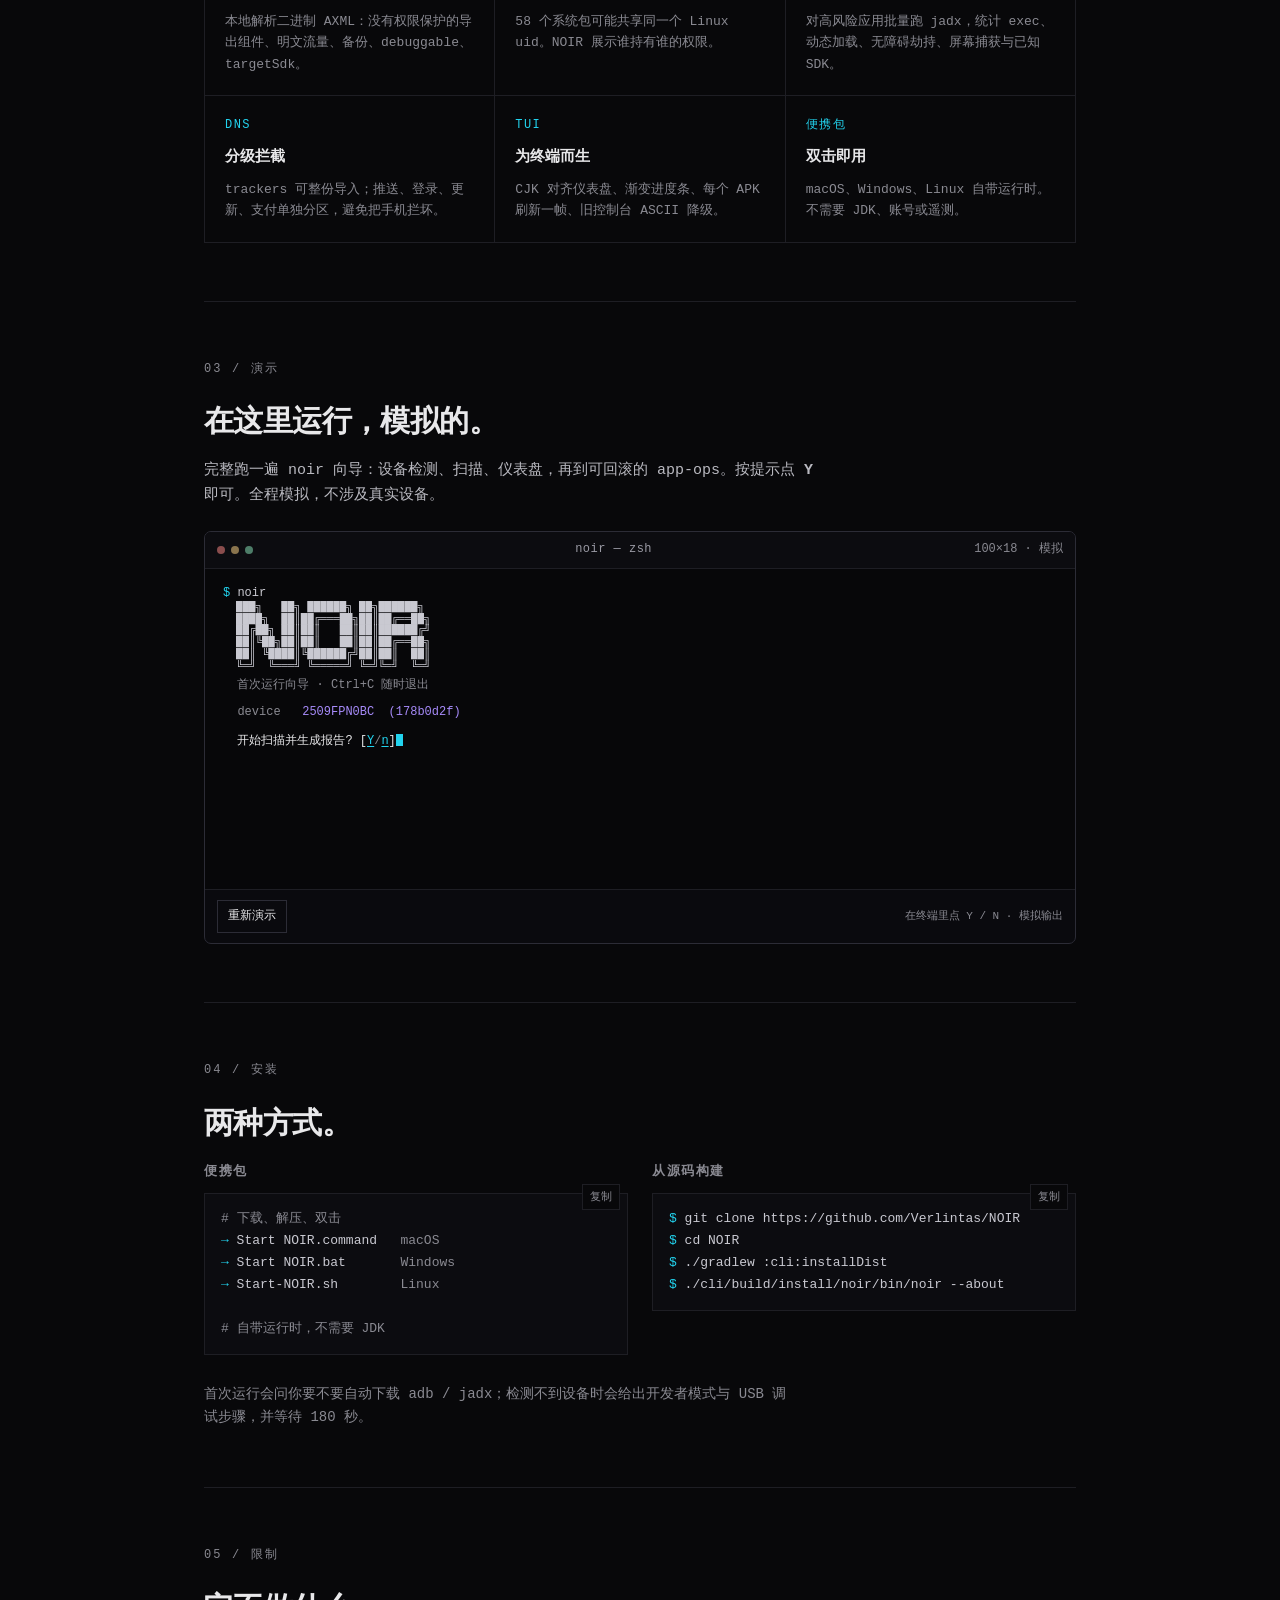
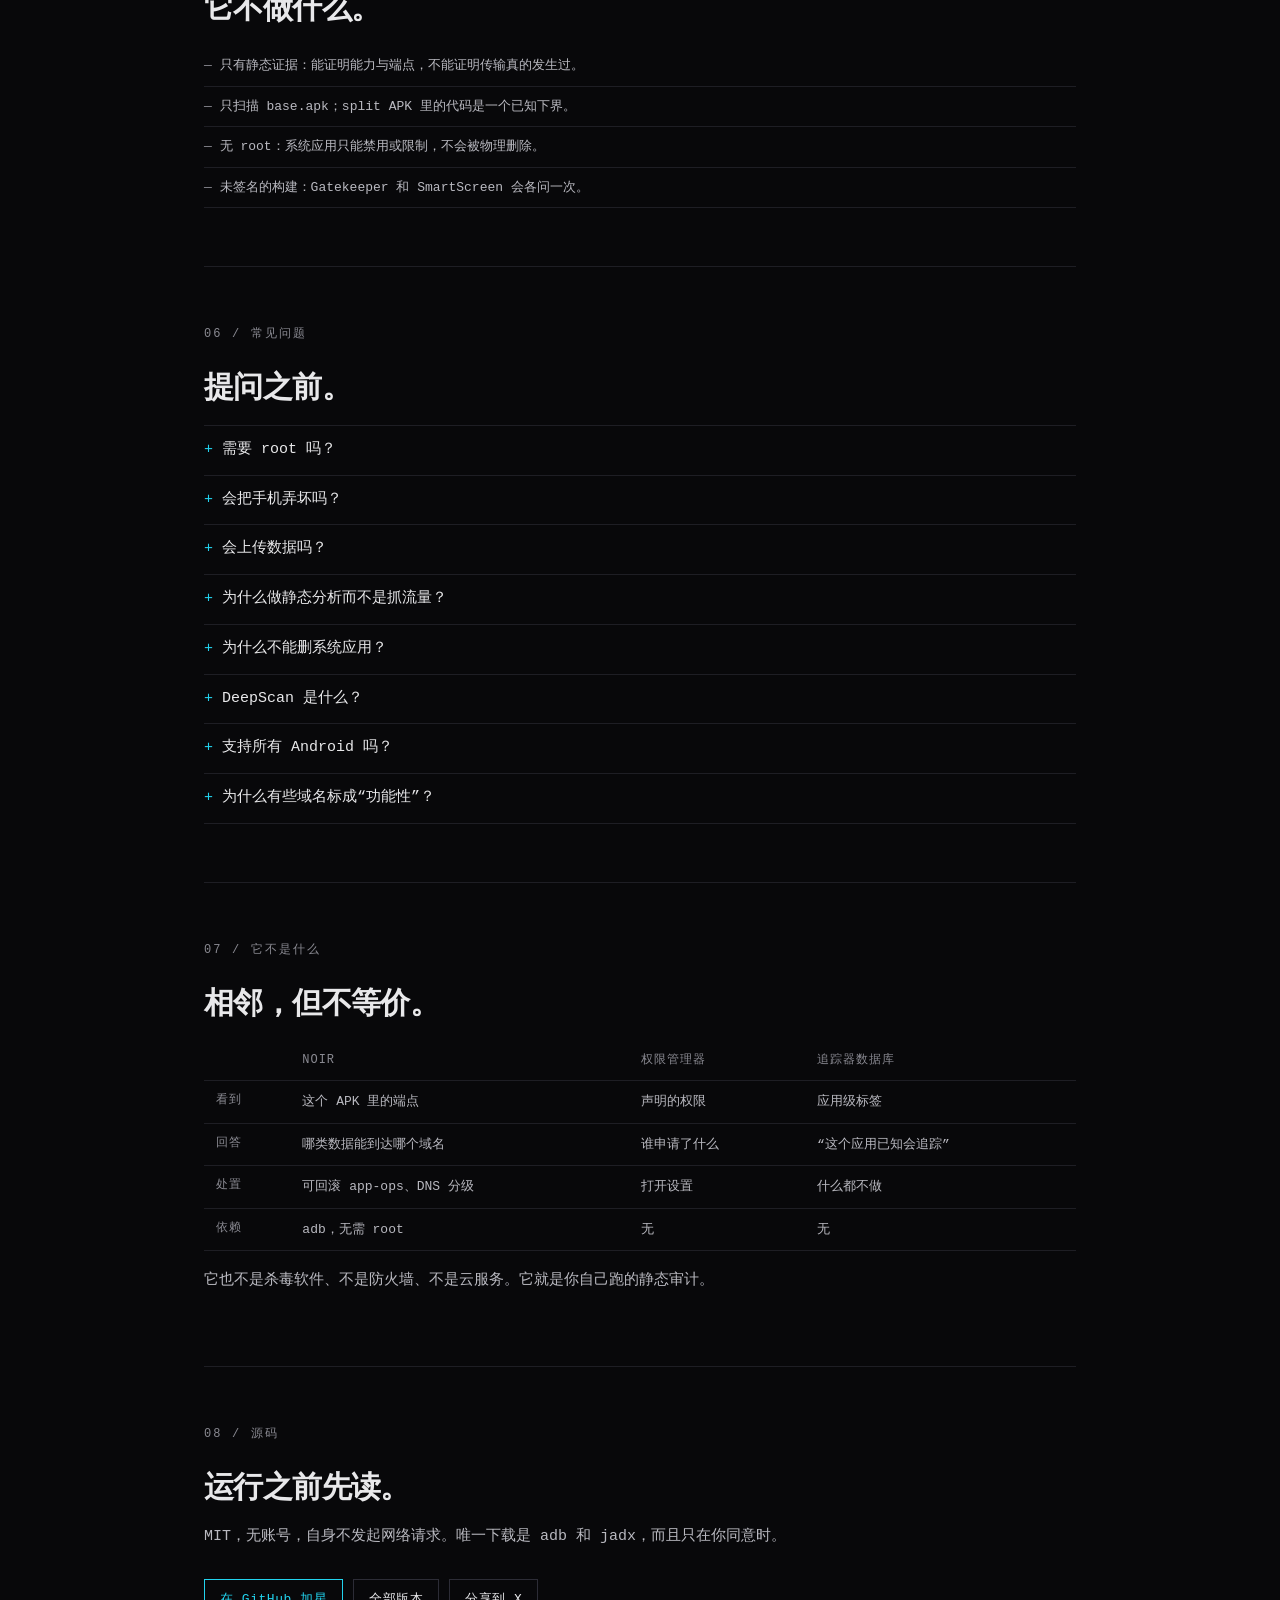
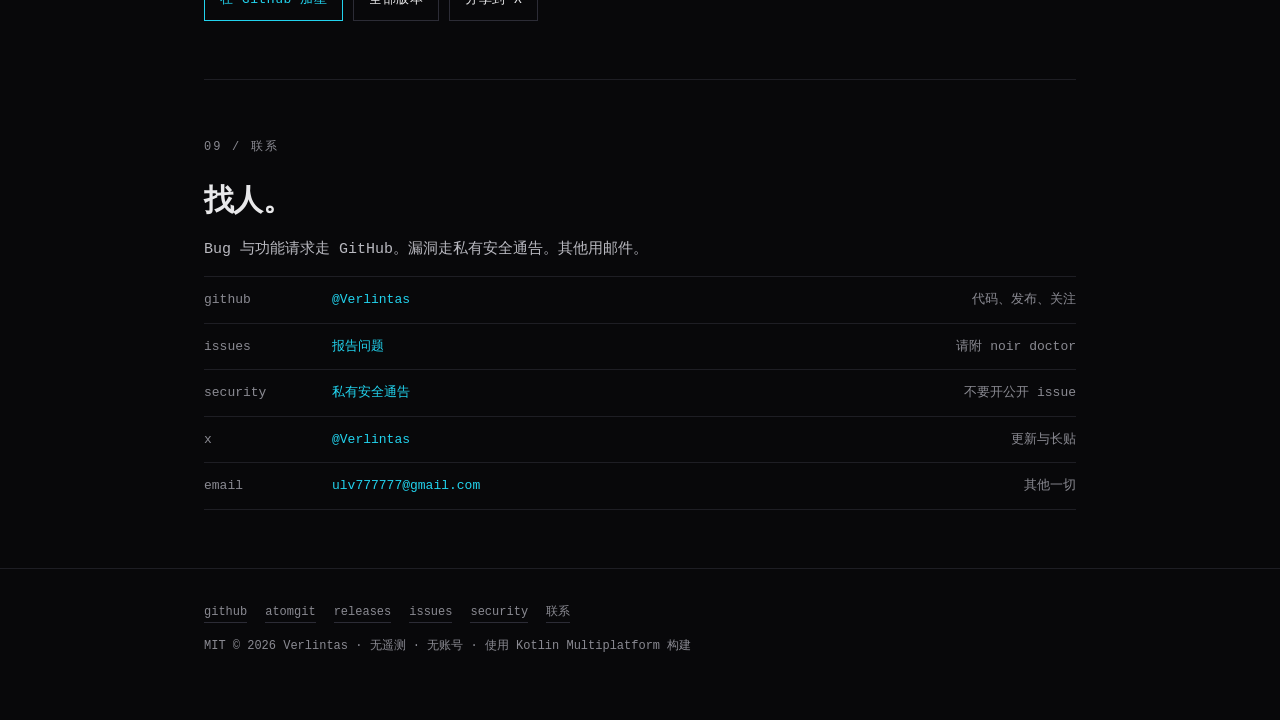
==== commit dcb119b6: "fix: address the full audit findings Harden destructive option parsing, rollback handling, purge/blo" ====
--- a/site/zh/index.html
+++ b/site/zh/index.html
@@ -34,7 +34,7 @@
 
 <link rel="icon" href="../assets/icon.svg" type="image/svg+xml">
 <link rel="apple-touch-icon" href="../assets/apple-touch-icon.png">
-<link rel="manifest" href="../assets/manifest.webmanifest">
+<link rel="manifest" href="manifest.webmanifest">
 <link rel="stylesheet" href="../assets/style.css">
 <script src="../assets/app.js" defer></script>
 
@@ -97,7 +97,7 @@
       <a class="btn primary" id="download-primary" href="https://github.com/Verlintas/NOIR/releases/latest">下载最新版</a>
       <a class="btn" id="download-all" href="https://github.com/Verlintas/NOIR/releases">全部版本</a>
       <a class="btn" href="https://github.com/Verlintas/NOIR">源码</a>
-      <a class="stars" id="stars" href="https://github.com/Verlintas/NOIR" hidden>★ <b>—</b> stars</a>
+      <a class="stars" id="stars" href="https://github.com/Verlintas/NOIR" hidden>★ <b>—</b> 星标</a>
     </div>
     <p class="release" id="release-meta">最新版本 · macOS / Windows / Linux · MIT</p>
 
@@ -105,7 +105,7 @@
   device   <span class="v">2509FPN0BC</span> · android 16
   scan     <span class="bar"></span> 501/501
   flagged  <span class="v">256</span> apps · 31 tracker domains
-  plan     <span class="d">19 app-ops · rollback.txt</span><span class="caret"></span></pre>
+  plan     <span class="d">16 app-ops · rollback.txt</span><span class="caret"></span></pre>
   </section>
 
   <section class="reveal" id="what">
@@ -156,7 +156,7 @@
         <span class="demo-size" id="demo-size">100×18 · 模拟</span>
         <span class="demo-pan">点 Y · 横滑 →</span>
       </div>
-      <div class="demo-body" id="demo-body" role="region" tabindex="0" aria-label="模拟的终端输出"><div class="tui-fallback">JavaScript 已关闭——在终端运行 <code>noir</code> 可查看完整流程。</div></div>
+      <div class="demo-body" id="demo-body" role="region" tabindex="0" aria-live="polite" aria-label="模拟的终端输出"><div class="tui-fallback">JavaScript 已关闭——在终端运行 <code>noir</code> 可查看完整流程。</div></div>
       <div class="demo-actions">
         <button id="demo-reset" type="button">重新演示</button>
         <span class="demo-note">在终端里点 Y / N · 模拟输出</span>
@@ -234,7 +234,7 @@
       </details>
       <details>
         <summary>DeepScan 是什么？</summary>
-        <p><code>noir deepscan</code> 拉取高风险 APK，并行跑 jadx，统计代码级信号：<code>Runtime.exec</code>、动态 dex 加载、无障碍改写、屏幕捕获、设备标识读取和已知 SDK。它是分诊工具，不是反编译器替代品。</p>
+        <p><code>noir deepscan</code> 拉取高风险 APK，并行跑 jadx，统计代码级信号：<code>Runtime.getRuntime().exec</code>、动态 dex 加载、无障碍改写、屏幕捕获、设备标识读取和已知 SDK。它是分诊工具，不是反编译器替代品。</p>
       </details>
       <details>
         <summary>支持所有 Android 吗？</summary>
@@ -256,10 +256,10 @@
         <tr><th></th><th>NOIR</th><th>权限管理器</th><th>追踪器数据库</th></tr>
       </thead>
       <tbody>
-        <tr><td>看到</td><td>这个 APK 里的端点</td><td>声明的权限</td><td>应用级标签</td></tr>
-        <tr><td>回答</td><td>哪类数据能到达哪个域名</td><td>谁申请了什么</td><td>“这个应用已知会追踪”</td></tr>
-        <tr><td>处置</td><td>可回滚 app-ops、DNS 分级</td><td>打开设置</td><td>什么都不做</td></tr>
-        <tr><td>依赖</td><td>adb，无需 root</td><td>无</td><td>无</td></tr>
+        <tr><th scope="row">看到</th><td>这个 APK 里的端点</td><td>声明的权限</td><td>应用级标签</td></tr>
+        <tr><th scope="row">回答</th><td>哪类数据能到达哪个域名</td><td>谁申请了什么</td><td>“这个应用已知会追踪”</td></tr>
+        <tr><th scope="row">处置</th><td>可回滚 app-ops、DNS 分级</td><td>打开设置</td><td>什么都不做</td></tr>
+        <tr><th scope="row">依赖</th><td>adb，无需 root</td><td>无</td><td>无</td></tr>
       </tbody>
     </table>
     <p style="margin-top:18px">它也不是杀毒软件、不是防火墙、不是云服务。它就是你自己跑的静态审计。</p>
